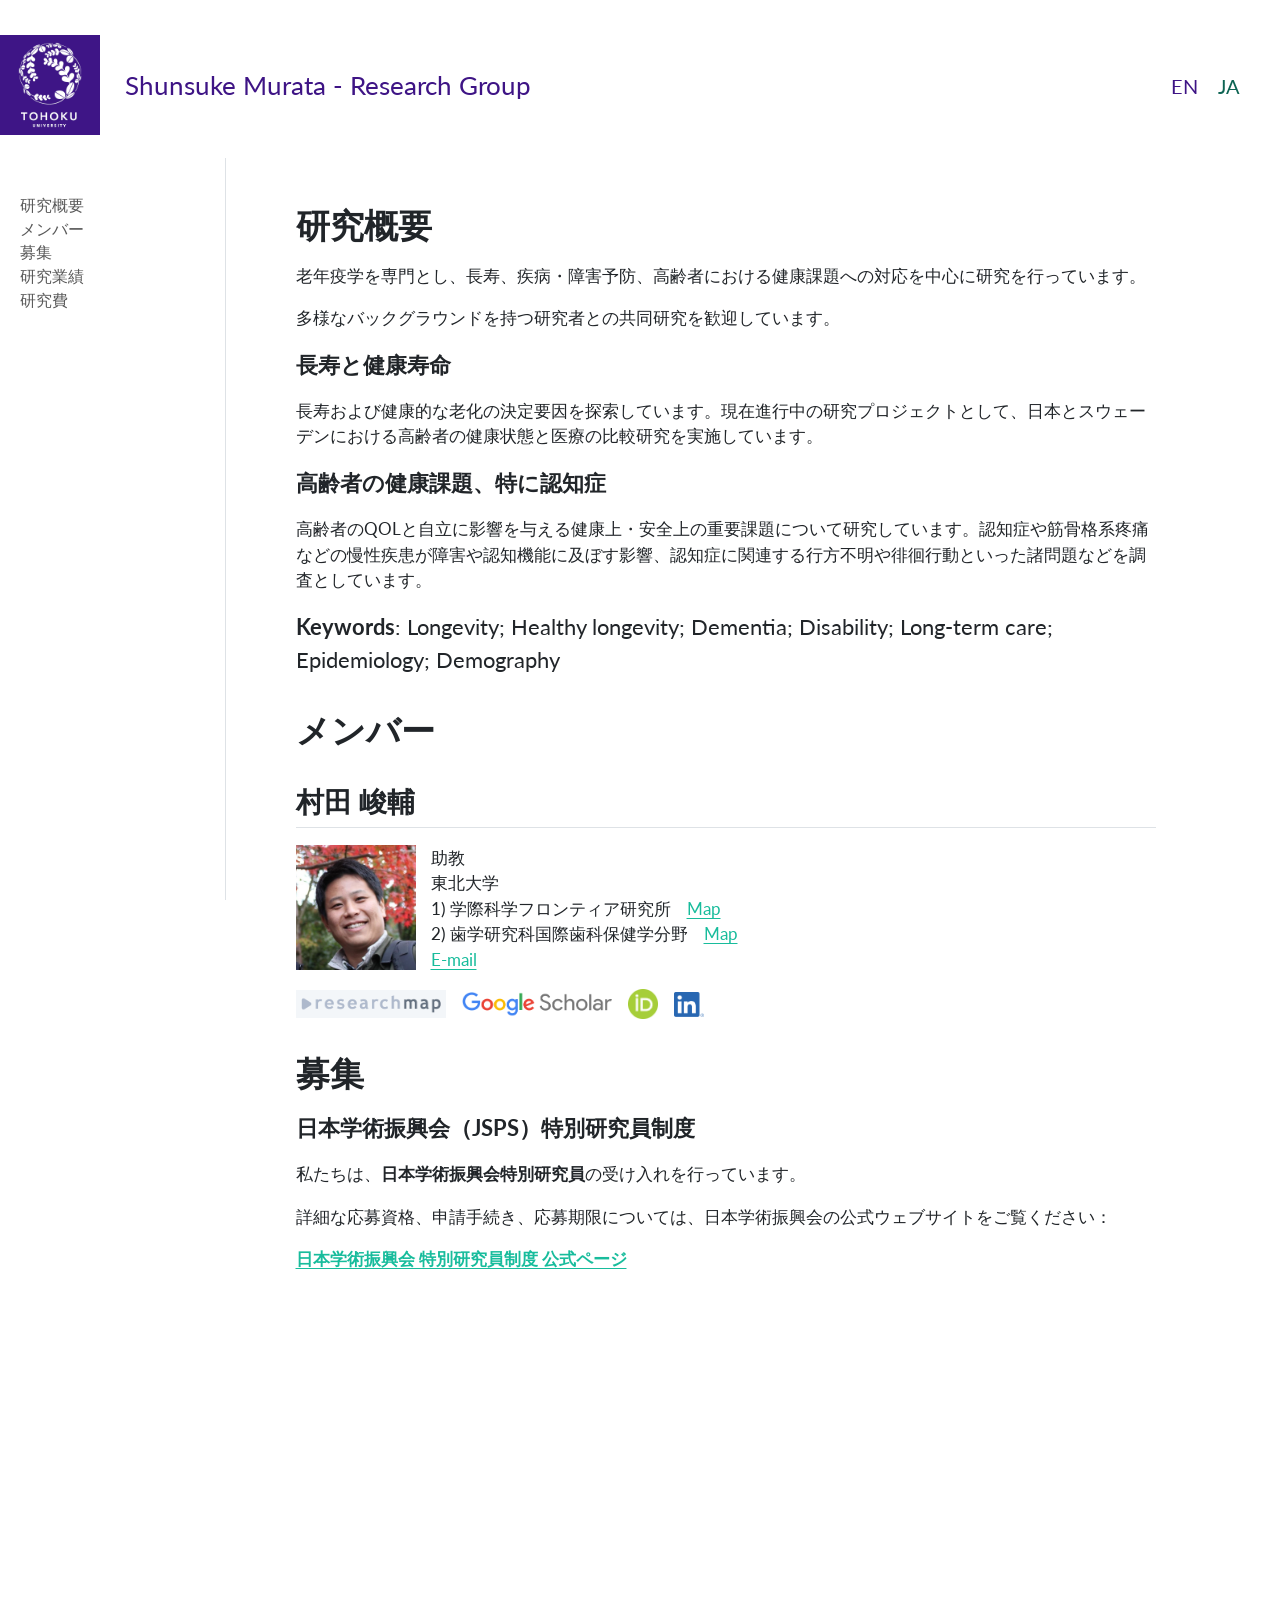
==== ja/index.html @ 6b316299 "Built site for gh-pages" ====
<!DOCTYPE html>
<html xmlns="http://www.w3.org/1999/xhtml" lang="ja" xml:lang="ja"><head>

<meta charset="utf-8">
<meta name="generator" content="quarto-1.8.26">

<meta name="viewport" content="width=device-width, initial-scale=1.0, user-scalable=yes">


<title>index – Shunsuke Murata - Research Group</title>
<style>
code{white-space: pre-wrap;}
span.smallcaps{font-variant: small-caps;}
div.columns{display: flex; gap: min(4vw, 1.5em);}
div.column{flex: auto; overflow-x: auto;}
div.hanging-indent{margin-left: 1.5em; text-indent: -1.5em;}
ul.task-list{list-style: none;}
ul.task-list li input[type="checkbox"] {
  width: 0.8em;
  margin: 0 0.8em 0.2em -1em; /* quarto-specific, see https://github.com/quarto-dev/quarto-cli/issues/4556 */ 
  vertical-align: middle;
}
</style>


<script src="../site_libs/quarto-nav/quarto-nav.js"></script>
<script src="../site_libs/quarto-nav/headroom.min.js"></script>
<link href="../logo/tohoku_univ/Toh_E_L_N_RGB.gif" rel="icon" type="image/gif">
<script src="../site_libs/clipboard/clipboard.min.js"></script>
<script src="../site_libs/quarto-html/quarto.js" type="module"></script>
<script src="../site_libs/quarto-html/tabsets/tabsets.js" type="module"></script>
<script src="../site_libs/quarto-html/axe/axe-check.js" type="module"></script>
<script src="../site_libs/quarto-html/popper.min.js"></script>
<script src="../site_libs/quarto-html/tippy.umd.min.js"></script>
<script src="../site_libs/quarto-html/anchor.min.js"></script>
<link href="../site_libs/quarto-html/tippy.css" rel="stylesheet">
<link href="../site_libs/quarto-html/quarto-syntax-highlighting-587c61ba64f3a5504c4d52d930310e48.css" rel="stylesheet" id="quarto-text-highlighting-styles">
<script src="../site_libs/bootstrap/bootstrap.min.js"></script>
<link href="../site_libs/bootstrap/bootstrap-icons.css" rel="stylesheet">
<link href="../site_libs/bootstrap/bootstrap-0b7f10014f7183d9299a5e4e06955318.min.css" rel="stylesheet" append-hash="true" id="quarto-bootstrap" data-mode="light">
<script id="quarto-search-options" type="application/json">{
  "language": {
    "search-no-results-text": "一致なし",
    "search-matching-documents-text": "一致した文書",
    "search-copy-link-title": "検索へのリンクをコピー",
    "search-hide-matches-text": "追加の検索結果を非表示",
    "search-more-match-text": "追加の検索結果",
    "search-more-matches-text": "追加の検索結果",
    "search-clear-button-title": "消去",
    "search-text-placeholder": "",
    "search-detached-cancel-button-title": "取消",
    "search-submit-button-title": "検索",
    "search-label": "サーチ"
  }
}</script>
<script async="" src="https://www.googletagmanager.com/gtag/js?id=G-YP5LFKST0E"></script>

<script type="text/javascript">

window.dataLayer = window.dataLayer || [];
function gtag(){dataLayer.push(arguments);}
gtag('js', new Date());
gtag('config', 'G-YP5LFKST0E', { 'anonymize_ip': true});
</script>


<link rel="stylesheet" href="../styles.css">
</head>

<body class="nav-sidebar docked nav-fixed fullcontent quarto-light">

<div id="quarto-search-results"></div>
  <header id="quarto-header" class="headroom fixed-top">
    <nav class="navbar navbar-expand-lg " data-bs-theme="dark">
      <div class="navbar-container container-fluid">
      <div class="navbar-brand-container mx-auto">
    <a href="../index.html" class="navbar-brand navbar-brand-logo">
    <img src="../logo/tohoku_univ/Toh_E_L_N_RGB.gif" alt="" class="navbar-logo light-content">
    <img src="../logo/tohoku_univ/Toh_E_L_N_RGB.gif" alt="" class="navbar-logo dark-content">
    </a>
    <a class="navbar-brand" href="../index.html">
    <span class="navbar-title">Shunsuke Murata - Research Group</span>
    </a>
  </div>
          <button class="navbar-toggler" type="button" data-bs-toggle="collapse" data-bs-target="#navbarCollapse" aria-controls="navbarCollapse" role="menu" aria-expanded="false" aria-label="ナビゲーションを切り替える" onclick="if (window.quartoToggleHeadroom) { window.quartoToggleHeadroom(); }">
  <span class="navbar-toggler-icon"></span>
</button>
          <div class="collapse navbar-collapse" id="navbarCollapse">
            <ul class="navbar-nav navbar-nav-scroll ms-auto">
  <li class="nav-item">
    <a class="nav-link" href="../index.html"> 
<span class="menu-text">EN</span></a>
  </li>  
  <li class="nav-item">
    <a class="nav-link active" href="../ja/index.html" aria-current="page"> 
<span class="menu-text">JA</span></a>
  </li>  
</ul>
          </div> <!-- /navcollapse -->
            <div class="quarto-navbar-tools">
</div>
      </div> <!-- /container-fluid -->
    </nav>
  <nav class="quarto-secondary-nav">
    <div class="container-fluid d-flex">
      <button type="button" class="quarto-btn-toggle btn" data-bs-toggle="collapse" role="button" data-bs-target=".quarto-sidebar-collapse-item" aria-controls="quarto-sidebar" aria-expanded="false" aria-label="サイドバーを切り替える" onclick="if (window.quartoToggleHeadroom) { window.quartoToggleHeadroom(); }">
        <i class="bi bi-layout-text-sidebar-reverse"></i>
      </button>
        <nav class="quarto-page-breadcrumbs" aria-label="breadcrumb"><ol class="breadcrumb"></ol></nav>
        <a class="flex-grow-1" role="navigation" data-bs-toggle="collapse" data-bs-target=".quarto-sidebar-collapse-item" aria-controls="quarto-sidebar" aria-expanded="false" aria-label="サイドバーを切り替える" onclick="if (window.quartoToggleHeadroom) { window.quartoToggleHeadroom(); }">      
        </a>
    </div>
  </nav>
</header>
<!-- content -->
<div id="quarto-content" class="quarto-container page-columns page-rows-contents page-layout-article page-navbar">
<!-- sidebar -->
  <nav id="quarto-sidebar" class="sidebar collapse collapse-horizontal quarto-sidebar-collapse-item sidebar-navigation docked overflow-auto">
    <div class="sidebar-menu-container"> 
    <ul class="list-unstyled mt-1">
        <li class="sidebar-item">
  <div class="sidebar-item-container"> 
  <a href="../ja/index.html#about" class="sidebar-item-text sidebar-link">
 <span class="menu-text">研究概要</span></a>
  </div>
</li>
        <li class="sidebar-item">
  <div class="sidebar-item-container"> 
  <a href="../ja/index.html#member" class="sidebar-item-text sidebar-link">
 <span class="menu-text">メンバー</span></a>
  </div>
</li>
        <li class="sidebar-item">
  <div class="sidebar-item-container"> 
  <a href="../ja/index.html#hiring" class="sidebar-item-text sidebar-link">
 <span class="menu-text">募集</span></a>
  </div>
</li>
        <li class="sidebar-item">
  <div class="sidebar-item-container"> 
  <a href="../ja/index.html#publications" class="sidebar-item-text sidebar-link">
 <span class="menu-text">研究業績</span></a>
  </div>
</li>
        <li class="sidebar-item">
  <div class="sidebar-item-container"> 
  <a href="../ja/index.html#funding" class="sidebar-item-text sidebar-link">
 <span class="menu-text">研究費</span></a>
  </div>
</li>
    </ul>
    </div>
</nav>
<div id="quarto-sidebar-glass" class="quarto-sidebar-collapse-item" data-bs-toggle="collapse" data-bs-target=".quarto-sidebar-collapse-item"></div>
<!-- margin-sidebar -->
    
<!-- main -->
<main class="content" id="quarto-document-content"><header id="title-block-header" class="quarto-title-block"></header>




<section id="about" class="level1">
<h1>研究概要</h1>
<p>老年疫学を専門とし、長寿、疾病・障害予防、高齢者における健康課題への対応を中心に研究を行っています。</p>
<!-- 因果推論や人口学的手法を含む多様な疫学手法を用いて、レジスター・医療保険などの行政データ、コホートデータ、オープンデータなど、研究テーマに適した様々なデータソースを活用しています。 -->
<p>多様なバックグラウンドを持つ研究者との共同研究を歓迎しています。</p>
<div style="font-size: 1.3rem;">
<p><strong>長寿と健康寿命</strong></p>
</div>
<p>長寿および健康的な老化の決定要因を探索しています。現在進行中の研究プロジェクトとして、日本とスウェーデンにおける高齢者の健康状態と医療の比較研究を実施しています。</p>
<div style="font-size: 1.3rem;">
<p><strong>高齢者の健康課題、特に認知症</strong></p>
</div>
<p>高齢者のQOLと自立に影響を与える健康上・安全上の重要課題について研究しています。認知症や筋骨格系疼痛などの慢性疾患が障害や認知機能に及ぼす影響、認知症に関連する行方不明や徘徊行動といった諸問題などを調査としています。</p>
<div style="font-size: 1.3rem;">
<p><strong>Keywords</strong>: Longevity; Healthy longevity; Dementia; Disability; Long-term care; Epidemiology; Demography</p>
</div>
</section>
<section id="member" class="level1">
<h1>メンバー</h1>
<section id="村田-峻輔" class="level2">
<h2 class="anchored" data-anchor-id="村田-峻輔">村田 峻輔</h2>
<div style="display: grid; grid-template-columns: 120px 1fr; gap: 15px; align-items: start;">
<div>
<p><img src="..\logo/shunsuke.jpg" class="img-fluid" width="120"></p>
</div>
<div>
<p>助教<br>
東北大学<br>
1) 学際科学フロンティア研究所 &nbsp;&nbsp; <a href="https://maps.app.goo.gl/TiPeo2iSwrbYmDjr6" target="_blank">Map</a><br>
2) 歯学研究科国際歯科保健学分野 &nbsp;&nbsp; <a href="https://maps.app.goo.gl/E9tCVmz5oErsnBSw9" target="_blank">Map</a><br>
<a href="mailto:shunsuke.murata@tohoku.ac.jp">E-mail</a></p>
</div>
</div>
<p><a href="https://researchmap.jp/muratas?lang=ja" target="_blank"><img src="..\logo/Researchmap.png" class="img-fluid" width="150"></a> &nbsp;&nbsp; <a href="https://scholar.google.com/citations?user=UgbhvSsAAAAJ&amp;hl=en" target="_blank"><img src="..\logo/Google_Scholar_logo.png" class="img-fluid" width="150"></a> &nbsp;&nbsp; <a href="https://orcid.org/0000-0002-1670-020X" target="_blank"><img src="..\logo/ORCID-iD_icon_32x32.png" class="img-fluid" width="30"></a> &nbsp;&nbsp; <a href="https://www.linkedin.com/in/shunsuke-murata-6631141a6/" target="_blank"><img src="..\logo/LI-In-Bug.png" class="img-fluid" width="30"></a></p>
</section>
</section>
<section id="hiring" class="level1">
<h1>募集</h1>
<div style="font-size: 1.3rem;">
<p><strong>日本学術振興会（JSPS）特別研究員制度</strong></p>
</div>
<p>私たちは、<strong>日本学術振興会特別研究員</strong>の受け入れを行っています。</p>
<p>詳細な応募資格、申請手続き、応募期限については、日本学術振興会の公式ウェブサイトをご覧ください：</p>
<p><a href="https://www.jsps.go.jp/j-pd/" target="_blank"><strong>日本学術振興会 特別研究員制度 公式ページ</strong></a></p>
<p>また東北大学は特別研究員PD、RPD、CPDに対してより手厚いサポートがあり、常勤の研究職として雇用されます（詳細は以下のサイト参照）。</p>
<p><a href="https://c.bureau.tohoku.ac.jp/kensui-top/3jsps/" target="_blank"><strong>日本学術振興会 特別研究員制度 東北大学ページ</strong></a></p>
<p>応募にご興味がある場合や研究機会についてご相談したい場合は、村田までお問い合わせください。</p>
</section>
<section id="publications" class="level1">
<h1>研究業績</h1>
<div id="publication-list">
<div class="visible-pubs">
<ol type="1">
<li><p>Understanding Japan’s mortality advantage: a comparison of mortality in independent and dependent older adults in Japan and Sweden.<br> <strong>Murata S</strong>, Ebeling M, Ono R, Maeda M, Schmidt-Mende K, Fukuda H, Modig K<br> <em>BMC medicine</em>, 24(1)<br> <a href="https://doi.org/10.1186/s12916-026-04786-z" target="_blank">https://doi.org/10.1186/s12916-026-04786-z</a><br></p></li>
<li><p>Lateropulsion and visual vertical tilt after supra- and infratentorial stroke: a longitudinal study.<br> Kamada M, Yokota C, <strong>Murata S</strong>, Shimano K, Doda D, Ito K<br> <em>Annals of physical and rehabilitation medicine</em>, 2026;69(4):102100-102100<br> <a href="https://doi.org/10.1016/j.rehab.2026.102100" target="_blank">https://doi.org/10.1016/j.rehab.2026.102100</a><br></p></li>
<li><p>Swedish centenarian health - a nationwide, observational study on care utilization, drug use, morbidity, and mortality among Swedish centenarians in 1990 to 2022.<br> Lindberg J, Zhang Y, <strong>Murata S</strong>, Kåreholt I, Modig K<br> <em>BMC geriatrics</em>, 2025;25(1):1011-1011<br> <a href="https://doi.org/10.1186/s12877-025-06798-5" target="_blank">https://doi.org/10.1186/s12877-025-06798-5</a><br></p></li>
<li><p>Trends in Major Cardiovascular Events and Bleeding Among Patients With Advanced CKD: A Nationwide Swedish Study.<br> Faucon A, Lando S, <strong>Murata S</strong>, Grams ME, Fu EL, Welander F, Khan NF, Atkins GB, Barash I, Ramey DR, Modig K, Evans M, Carrero J<br> <em>American journal of kidney diseases</em><br> <a href="https://doi.org/10.1053/j.ajkd.2025.08.011" target="_blank">https://doi.org/10.1053/j.ajkd.2025.08.011</a><br></p></li>
<li><p>Disease accumulation and distribution across the lifespan in Swedish centenarians and non-centenarians: a nationwide life course comparison of longevity and health resilience.<br> Zhang Y, <strong>Murata S</strong>, Schmidt-Mende K, Ebeling M, Modig K<br> <em>EClinicalMedicine</em>, 2025;87:103396-103396<br> <a href="https://doi.org/10.1016/j.eclinm.2025.103396" target="_blank">https://doi.org/10.1016/j.eclinm.2025.103396</a><br></p></li>
</ol>
</div>
<div class="hidden-pubs" style="display: none;">
<ol start="6" type="1">
<li><p>Machine-learning approach to atrial fibrillation prediction among individuals without prior cardiovascular diseases.<br> Ding M, <strong>Murata S</strong>, Louro J, Hammar N, Modig K<br> <em>Open heart</em>, 12(2)<br> <a href="https://doi.org/10.1136/openhrt-2025-003451" target="_blank">https://doi.org/10.1136/openhrt-2025-003451</a><br></p></li>
<li><p>Do people reach 100 by surviving, delaying, or avoiding diseases? A life course comparison of centenarians and non-centenarians from the same birth cohorts.<br> Zhang Y, <strong>Murata S</strong>, Schmidt-Mende K, Ebeling M, Modig K<br> <em>GeroScience</em>, 2025;47(3):3539-3549<br> <a href="https://doi.org/10.1007/s11357-024-01330-w" target="_blank">https://doi.org/10.1007/s11357-024-01330-w</a><br></p></li>
<li><p>Health Trajectories of Independent and Dependent Centenarians: A Swedish Nationwide Cohort Study.<br> <strong>Murata S</strong>, Zhang Y, Ebeling M, Schmidt-Mende K, Modig K<br> <em>Innovation in aging</em>, 2025;9(6):igaf050<br> <a href="https://doi.org/10.1093/geroni/igaf050" target="_blank">https://doi.org/10.1093/geroni/igaf050</a><br></p></li>
<li><p>Spatial and temporal tracking of multi-layered cells sheet using reporter gene imaging with human sodium iodide symporter: a preclinical study using a rat model of myocardial infarction.<br> Otani K, Zeniya T, Kawashima H, Moriguchi T, Nakano A, Han C, <strong>Murata S</strong>, Nishimura K, Koshino K, Yamahara K, Inubushi M, Iida H<br> <em>European journal of nuclear medicine and molecular imaging</em>, 2024;52(1):74-87<br> <a href="https://doi.org/10.1007/s00259-024-06889-2" target="_blank">https://doi.org/10.1007/s00259-024-06889-2</a><br></p></li>
<li><p>An 18-month multimodal intervention trial for preventing dementia: J-MINT PRIME Tamba.<br> Oki Y, Osaki T, Kumagai R, <strong>Murata S</strong>, Encho H, Ono R, Yasuda H, Kowa H<br> <em>Alzheimer’s &amp; dementia</em>, 2024;20(10):6972-6983<br> <a href="https://doi.org/10.1002/alz.14170" target="_blank">https://doi.org/10.1002/alz.14170</a><br></p></li>
<li><p>Blood biomarker profiles and exceptional longevity: comparison of centenarians and non-centenarians in a 35-year follow-up of the Swedish AMORIS cohort.<br> <strong>Murata S</strong>, Ebeling M, Meyer AC, Schmidt-Mende K, Hammar N, Modig K<br> <em>GeroScience</em>, 2024;46(2):1693-1702<br> <a href="https://doi.org/10.1007/s11357-023-00936-w" target="_blank">https://doi.org/10.1007/s11357-023-00936-w</a><br></p></li>
<li><p>Prolonged delirium during hospitalization is associated with worse long-term and short-term outcomes in patients with acute heart failure.<br> Aikawa Y, Ogata S, Honda S, Nagai T, <strong>Murata S</strong>, Morii I, Anzai T, Nishimura K, Noguchi T<br> <em>International journal of cardiology</em>, 2024;399:131776-131776<br> <a href="https://doi.org/10.1016/j.ijcard.2024.131776" target="_blank">https://doi.org/10.1016/j.ijcard.2024.131776</a><br></p></li>
<li><p>Claims-based Frailty Index in Japanese Older Adults: A Cohort Study Using LIFE Study Data.<br> Nakatsuka K, Ono R, <strong>Murata S</strong>, Akisue T, Fukuda H<br> <em>Journal of epidemiology</em>, 2024;34(3):112-118<br> <a href="https://doi.org/10.2188/jea.JE20220310" target="_blank">https://doi.org/10.2188/jea.JE20220310</a><br></p></li>
<li><p>Prognostic Predictors of Tricuspid Regurgitation Worsening after Mitral Regurgitation Surgery with Mild Tricuspid Regurgitation.<br> Hada T, Amano M, <strong>Murata S</strong>, Nishimura K, Nakagawa S, Irie Y, Moriuchi K, Okada A, Kitai T, Amaki M, Kanzaki H, Fukushima S, Kusano K, Noguchi T, Fujita T, Izumi C<br> <em>Seminars in thoracic and cardiovascular surgery</em>, 2024;36(3):303-312<br> <a href="https://doi.org/10.1053/j.semtcvs.2023.03.003" target="_blank">https://doi.org/10.1053/j.semtcvs.2023.03.003</a><br></p></li>
<li><p>レセプトデータからみた骨粗鬆症投薬状況の実態:The Nobel Study<br> 吉村 典子, 堀井 千彬, 飯高 世子, 舩元 太郎, 帖佐 悦男, <strong>村田 峻輔</strong>, 竹上 未紗, 西村 邦宏, 小原 大輔, 大黒 聡, 鈴木 啓明, 荒井 光一, 田中 栄<br> <em>日本骨粗鬆症学会雑誌</em>, 10(3)<br></p></li>
<li><p>Cognitive transitions based on functional status in older adults with heart failure: a population-based study.<br> Morris K, Takegami M, Teramoto K, <strong>Murata S</strong>, Nakatsuka K, Ogata S, Nishimura K<br> <em>ESC heart failure</em>, 2023;10(6):3454-3462<br> <a href="https://doi.org/10.1002/ehf2.14512" target="_blank">https://doi.org/10.1002/ehf2.14512</a><br></p></li>
<li><p>Centenarians: who are they? A description of the total Swedish centenarian population in terms of living arrangements, health, and care utilization.<br> <strong>Murata S</strong>, Meyer AC, Ebeling M, Modig K<br> <em>Aging clinical and experimental research</em>, 2023;35(11):2759-2767<br> <a href="https://doi.org/10.1007/s40520-023-02555-z" target="_blank">https://doi.org/10.1007/s40520-023-02555-z</a><br></p></li>
<li><p>Women With Acute Aortic Dissection&nbsp;Have Higher Prehospital&nbsp;Mortality Than Men.<br> Marume K, Noguchi T, Kaichi R, Yano T, Matsuyama M, Nagamine Y, Mori T, Mikami T, Ikebe S, Takae M, Komaki S, Ishii M, Toida R, Kurogi K, Inoue Y, Matsuda H, <strong>Murata S</strong>, Nakaoku Y, Ogata S, Nishimura K, Nakashima T, Yamaguchi T, Yamamoto N, Tsujita K<br> <em>JACC. Advances</em>, 2023;2(8):100623-100623<br> <a href="https://doi.org/10.1016/j.jacadv.2023.100623" target="_blank">https://doi.org/10.1016/j.jacadv.2023.100623</a><br></p></li>
<li><p>In-hospital predictors for primary prevention of sudden death after acute myocardial infarction with cardiac dysfunction.<br> Konagai N, Asaumi Y, <strong>Murata S</strong>, Noda T, Takeuchi S, Fujino M, Honda S, Yoneda S, Kataoka Y, Otsuka F, Nishimura K, Tsujita K, Kusano K, Noguchi T, Yasuda S<br> <em>Journal of cardiology</em>, 2023;82(3):186-193<br> <a href="https://doi.org/10.1016/j.jjcc.2023.05.003" target="_blank">https://doi.org/10.1016/j.jjcc.2023.05.003</a><br></p></li>
<li><p>Dynamic changes of the direction and angle of radiographic ocular lateral deviation in patients with lateropulsion after stroke onset.<br> Kamada M, Yokota C, <strong>Murata S</strong>, Doda D, Nishimura K, Nishizono H<br> <em>Journal of neurology</em>, 2023;270(8):4041-4048<br> <a href="https://doi.org/10.1007/s00415-023-11755-6" target="_blank">https://doi.org/10.1007/s00415-023-11755-6</a><br></p></li>
<li><p>Studies of Health Insurance Claims Data in Japan: A Scoping Review.<br> Suto M, Sugiyama T, Imai K, Furuno T, Hosozawa M, Ichinose Y, Ihana-Sugiyama N, Kodama T, Koizumi R, Shimizu-Motohashi Y, <strong>Murata S</strong>, Nakamura Y, Niino M, Sato M, Taguchi R, Takegami M, Tanaka M, Tsutsumimoto K, Usuda K, Takehara K, Iso H<br> <em>JMA journal</em>, 2023;6(3):233-245<br> <a href="https://doi.org/10.31662/jmaj.2022-0184" target="_blank">https://doi.org/10.31662/jmaj.2022-0184</a><br></p></li>
<li><p>Effect of car use on social frailty among community-dwelling older adults in rural areas<br> Uchida K, Ueda Y, Nakamura J, <strong>Murata S</strong>, Endo T, Otani K, Ono R<br> <em>Journal of Transport &amp; Health</em>, 2023;30:101609-101609<br> <a href="https://doi.org/10.1016/j.jth.2023.101609" target="_blank">https://doi.org/10.1016/j.jth.2023.101609</a><br></p></li>
<li><p>Real-world comparison of in-hospital complications after catheter ablation for atrial fibrillation between non-antivitamin K anticoagulants and warfarin: A propensity-matched analysis using nation-wide database.<br> Miyamoto K, <strong>Murata S</strong>, Takegami M, Nakajima K, Kamakura T, Wada M, Ishibashi K, Inoue Y, Nagase S, Aiba T, Nishimura K, Kusano K<br> <em>International journal of cardiology. Heart &amp; vasculature</em>, 2023;44:101174-101174<br> <a href="https://doi.org/10.1016/j.ijcha.2023.101174" target="_blank">https://doi.org/10.1016/j.ijcha.2023.101174</a><br></p></li>
<li><p>Aetiology of chronic heart failure in patients from a super-aged society: the KUNIUMI registry chronic cohort.<br> Fujimoto W, Toh R, Takegami M, Imanishi J, Hamana T, Odajima S, Takemoto M, Kuroda K, Hatani Y, Yamashita S, Iwasaki M, Inoue T, Okamoto H, Todoroki T, Okuda M, Hayashi T, Konishi A, Tanaka H, Shinohara M, Nagao M, <strong>Murata S</strong>, Ogata S, Nishimura K, Hirata K<br> <em>ESC heart failure</em>, 2023;10(1):100-110<br> <a href="https://doi.org/10.1002/ehf2.14162" target="_blank">https://doi.org/10.1002/ehf2.14162</a><br></p></li>
<li><p>The Japan-Multimodal Intervention Trial for Prevention of Dementia PRIME Tamba (J-MINT PRIME Tamba): Study protocol of a randomised controlled multi-domain intervention trial.<br> Kumagai R, Osaki T, Oki Y, <strong>Murata S</strong>, Uchida K, Encho H, Ono R, Kowa H<br> <em>Archives of gerontology and geriatrics</em>, 2023;104:104803-104803<br> <a href="https://doi.org/10.1016/j.archger.2022.104803" target="_blank">https://doi.org/10.1016/j.archger.2022.104803</a><br></p></li>
<li><p>電力センサーを用いたMCI患者分類のための機械学習モデル構築に関する研究<br> 木村 倫人, 西森 誠, 中奥 由里子, <strong>村田 峻輔</strong>, 竹上 未紗, 尾形 宗士郎, 竹村 匡正, 西村 邦宏<br></p></li>
<li><p>Phenotypic Features of Coronary Atheroma in Diabetic and Nondiabetic Patients With Low-Density Lipoprotein Cholesterol&nbsp;&lt;55&nbsp;mg/dL.<br> Iwai T, Kataoka Y, Nicholls SJ, Puri R, <strong>Murata S</strong>, Nishimura K, Murai K, Kitahara S, Sawada K, Matama H, Honda S, Takagi K, Fujino M, Yoneda S, Otsuka F, Nishihira K, Asaumi Y, Miyamoto Y, Yasuda S, Noguchi T<br> <em>JACC. Cardiovascular imaging</em>, 2022;15(6):1166-1169<br> <a href="https://doi.org/10.1016/j.jcmg.2022.02.005" target="_blank">https://doi.org/10.1016/j.jcmg.2022.02.005</a><br></p></li>
<li><p>Joint effect of cognitive decline and walking ability on incidence of wandering behavior in older adults with dementia: A cohort study.<br> <strong>Murata S</strong>, Takegami M, Ogata S, Ono R, Nakatsuka K, Nakaoku Y, Iihara K, Hagihara A, Nishimura K<br> <em>International journal of geriatric psychiatry</em>, 37(5)<br> <a href="https://doi.org/10.1002/gps.5714" target="_blank">https://doi.org/10.1002/gps.5714</a><br></p></li>
<li><p>Association between Abnormal Gait Patterns and an Elevated Degree of Pain after Daily Walking: A Preliminary Study.<br> Misu S, Asai T, <strong>Murata S</strong>, Nakamura R, Isa T, Tsuboi Y, Oshima K, Koyama S, Sawa R, Fukumoto Y, Ono R<br> <em>International journal of environmental research and public health</em>, 19(5)<br> <a href="https://doi.org/10.3390/ijerph19052842" target="_blank">https://doi.org/10.3390/ijerph19052842</a><br></p></li>
<li><p>Frequency of working at home, body mass index, and productivity in Japanese office workers: A cohort study.<br> Nakatsuka K, <strong>Murata S</strong>, Oka T, Tsuboi Y, Saeki K, Tezuka M, Ono R<br> <em>Work (Reading, Mass.)</em>, 2022;73(4):1359-1364<br> <a href="https://doi.org/10.3233/WOR-210249" target="_blank">https://doi.org/10.3233/WOR-210249</a><br></p></li>
<li><p>Indirect effects of social activity on appetite via depressive symptoms in community-dwelling older adults: A cross-sectional study.<br> Kawaharada R, Sugimoto T, Uchida K, <strong>Murata S</strong>, Tsuboi Y, Isa T, Nakatsuka K, Horibe K, Ono R<br> <em>Appetite</em>, 2022;168:105705-105705<br> <a href="https://doi.org/10.1016/j.appet.2021.105705" target="_blank">https://doi.org/10.1016/j.appet.2021.105705</a><br></p></li>
<li><p>Thyroid Storm Patients With Elevated Brain Natriuretic Peptide Levels and Associated Left Ventricular Dilatation May Require Percutaneous Mechanical Support.<br> Arai M, Asaumi Y, <strong>Murata S</strong>, Matama H, Honda S, Otsuka F, Tahara Y, Kataoka Y, Nishimura K, Noguchi T<br> <em>Critical care explorations</em>, 2021;3(12):e0599<br> <a href="https://doi.org/10.1097/CCE.0000000000000599" target="_blank">https://doi.org/10.1097/CCE.0000000000000599</a><br></p></li>
<li><p>Reciprocal relationship between locomotive syndrome and social frailty in older adults.<br> Ono R, <strong>Murata S</strong>, Uchida K, Endo T, Otani K<br> <em>Geriatrics &amp; gerontology international</em>, 2021;21(11):981-984<br> <a href="https://doi.org/10.1111/ggi.14273" target="_blank">https://doi.org/10.1111/ggi.14273</a><br></p></li>
<li><p>Association between sleep disturbance and low back and pelvic pain in 4-month postpartum women: A cross-sectional study.<br> Horibe K, Isa T, Matsuda N, <strong>Murata S</strong>, Tsuboi Y, Okumura M, Kawaharada R, Kogaki M, Uchida K, Nakatsuka K, Ono R<br> <em>European spine journal</em>, 2021;30(10):2983-2988<br> <a href="https://doi.org/10.1007/s00586-021-06847-8" target="_blank">https://doi.org/10.1007/s00586-021-06847-8</a><br></p></li>
<li><p>Estimating Incidence of Acute Heart Failure Syndromes in Japan - An Analysis From the KUNIUMI Registry.<br> Fujimoto W, Toh R, Takegami M, Hayashi T, Kuroda K, Hatani Y, Yamashita S, Imanishi J, Iwasaki M, Inoue T, Okamoto H, Okuda M, Konishi A, Shinohara M, <strong>Murata S</strong>, Ogata S, Nishimura K, Hirata K<br> <em>Circulation journal</em>, 2021;85(10):1860-1868<br> <a href="https://doi.org/10.1253/circj.CJ-20-1154" target="_blank">https://doi.org/10.1253/circj.CJ-20-1154</a><br></p></li>
<li><p>AI-Assisted In-House Power Monitoring for the Detection of Cognitive Impairment in Older Adults.<br> Nakaoku Y, Ogata S, <strong>Murata S</strong>, Nishimori M, Ihara M, Iihara K, Takegami M, Nishimura K<br> <em>Sensors (Basel, Switzerland)</em>, 21(18)<br> <a href="https://doi.org/10.3390/s21186249" target="_blank">https://doi.org/10.3390/s21186249</a><br></p></li>
<li><p>Burnout among physicians in Poland.<br> Hagihara A, <strong>Murata S</strong><br> <em>Polish archives of internal medicine</em>, 2021;131(7-8):612-614<br> <a href="https://doi.org/10.20452/pamw.16068" target="_blank">https://doi.org/10.20452/pamw.16068</a><br></p></li>
<li><p>Heatstroke predictions by machine learning, weather information, and an all-population registry for 12-hour heatstroke alerts.<br> Ogata S, Takegami M, Ozaki T, Nakashima T, Onozuka D, <strong>Murata S</strong>, Nakaoku Y, Suzuki K, Hagihara A, Noguchi T, Iihara K, Kitazume K, Morioka T, Yamazaki S, Yoshida T, Yamagata Y, Nishimura K<br> <em>Nature communications</em>, 2021;12(1):4575-4575<br> <a href="https://doi.org/10.1038/s41467-021-24823-0" target="_blank">https://doi.org/10.1038/s41467-021-24823-0</a><br></p></li>
<li><p>Incidence and Mortality of Dementia-Related Missing and Their Associated Factors: An Ecological Study in Japan.<br> <strong>Murata S</strong>, Takegami M, Onozuka D, Nakaoku Y, Hagihara A, Nishimura K<br> <em>Journal of epidemiology</em>, 2021;31(6):361-368<br> <a href="https://doi.org/10.2188/jea.JE20200113" target="_blank">https://doi.org/10.2188/jea.JE20200113</a><br></p></li>
<li><p>Predicting Parameters for Successful Weaning from Veno-Arterial Extracorporeal Membrane Oxygenation in Cardiogenic Shock.<br> Sawada K, Kawakami S, <strong>Murata S</strong>, Nishimura K, Tahara Y, Hosoda H, Nakashima T, Kataoka Y, Asaumi Y, Noguchi T, Sugimachi M, Fujita T, Kobayashi J, Yasuda S<br> <em>ESC heart failure</em>, 2021;8(1):471-480<br> <a href="https://doi.org/10.1002/ehf2.13097" target="_blank">https://doi.org/10.1002/ehf2.13097</a><br></p></li>
<li><p>Effect of a Combined Exercise and Cognitive Activity Intervention on Cognitive Function in Community-dwelling Older Adults: A Pilot Randomized Controlled Trial.<br> <strong>Murata S</strong>, Ono R, Yasuda H, Tanemura R, Kido Y, Kowa H<br> <em>Physical therapy research</em>, 2021;24(2):112-119<br> <a href="https://doi.org/10.1298/ptr.E10057" target="_blank">https://doi.org/10.1298/ptr.E10057</a><br></p></li>
<li><p>Association between comprehensive workstation and neck and upper-limb pain among office worker.<br> Nakatsuka K, Tsuboi Y, Okumura M, <strong>Murata S</strong>, Isa T, Kawaharada R, Matsuda N, Uchida K, Horibe K, Kogaki M, Ono R<br> <em>Journal of occupational health</em>, 2021;63(1):e12194<br> <a href="https://doi.org/10.1002/1348-9585.12194" target="_blank">https://doi.org/10.1002/1348-9585.12194</a><br></p></li>
<li><p>Association Between Kinesiophobia and Life Space Among Community-Dwelling Older People with Chronic Musculoskeletal Pain.<br> Uchida K, <strong>Murata S</strong>, Kawaharada R, Tsuboi Y, Isa T, Okumura M, Matsuda N, Nakatsuka K, Horibe K, Kogaki M, Ono R<br> <em>Pain medicine (Malden, Mass.)</em>, 2020;21(12):3360-3365<br> <a href="https://doi.org/10.1093/pm/pnaa216" target="_blank">https://doi.org/10.1093/pm/pnaa216</a><br></p></li>
<li><p>Functional Decline and Body Composition Change in Older Adults With Alzheimer Disease<br> <strong>Murata S</strong>, Ono R, Sugimoto T, Toba K, Sakurai T<br> <em>Alzheimer Disease &amp; Associated Disorders</em>, 2020;35(1):36-43<br> <a href="https://doi.org/10.1097/wad.0000000000000426" target="_blank">https://doi.org/10.1097/wad.0000000000000426</a><br></p></li>
<li><p>Effect of the Creatinine Excretion Rate Index, a Marker of Sarcopenia, on Prediction of Intracranial Hemorrhage in Patients With Advanced Heart Failure and a Continuous-Flow Left Ventricular Assist Device.<br> Iwasaki K, Seguchi O, <strong>Murata S</strong>, Nishimura K, Yoshitake K, Yagi N, Sujino Y, Anegawa E, Mochizuki H, Kuroda K, Nakajima S, Watanabe T, Yanase M, Fukushima S, Fujita T, Kobayashi J, Ito H, Fukushima N<br> <em>Circulation journal</em>, 2020;84(6):949-957<br> <a href="https://doi.org/10.1253/circj.CJ-19-0930" target="_blank">https://doi.org/10.1253/circj.CJ-19-0930</a><br></p></li>
<li><p>Relationship between exercise capacity and depressive symptoms in community-dwelling older adults.<br> Kitagaki K, <strong>Murata S</strong>, Tsuboi Y, Isa T, Ono R<br> <em>Archives of gerontology and geriatrics</em>, 2020;89:104084-104084<br> <a href="https://doi.org/10.1016/j.archger.2020.104084" target="_blank">https://doi.org/10.1016/j.archger.2020.104084</a><br></p></li>
<li><p>The Association Between Physical Activity, Including Physical Activity Intensity, and Fear of Falling Differs by Fear Severity in Older Adults Living in the Community.<br> Sawa R, Asai T, Doi T, Misu S, <strong>Murata S</strong>, Ono R<br> <em>The journals of gerontology. Series B, Psychological sciences and social sciences</em>, 2020;75(5):953-960<br> <a href="https://doi.org/10.1093/geronb/gby103" target="_blank">https://doi.org/10.1093/geronb/gby103</a><br></p></li>
<li><p>Association Between Excessive Weight Gain During Pregnancy and Persistent Low Back and Pelvic Pain After Delivery.<br> Matsuda N, Kitagaki K, Perrein E, Tsuboi Y, Ebina A, Kondo Y, <strong>Murata S</strong>, Isa T, Okumura M, Kawaharada R, Horibe K, Ono R<br> <em>Spine</em>, 2020;45(5):319-324<br> <a href="https://doi.org/10.1097/BRS.0000000000003271" target="_blank">https://doi.org/10.1097/BRS.0000000000003271</a><br></p></li>
<li><p>児童期後期における外遊びと遂行機能の関連<br> 小垣 匡史, 伊佐 常紀, <strong>村田 峻輔</strong>, 坪井 大和, 奥村 真帆, 松田 直佳, 河原田 里果, 内田 一彰, 中塚 清将, 堀邉 佳奈, 小野 玲<br></p></li>
<li><p>Deficiency of Cardiac Natriuretic Peptide Signaling Promotes Peripartum Cardiomyopathy-Like Remodeling in the Mouse Heart.<br> Otani K, Tokudome T, Kamiya CA, Mao Y, Nishimura H, Hasegawa T, Arai Y, Kaneko M, Shioi G, Ishida J, Fukamizu A, Osaki T, Nagai-Okatani C, Minamino N, Ensho T, Hino J, <strong>Murata S</strong>, Takegami M, Nishimura K, Kishimoto I, Miyazato M, Harada-Shiba M, Yoshimatsu J, Nakao K, Ikeda T, Kangawa K<br> <em>Circulation</em>, 2020;141(7):571-588<br> <a href="https://doi.org/10.1161/CIRCULATIONAHA.119.039761" target="_blank">https://doi.org/10.1161/CIRCULATIONAHA.119.039761</a><br></p></li>
<li><p>Daily physical activity is associated with increased sonographically measured bone status during lactation.<br> Ebina A, Sawa R, Kondo Y, <strong>Murata S</strong>, Saito T, Isa T, Tsuboi Y, Torizawa K, Matsuda N, Ono R<br> <em>Women’s health (London, England)</em>, 2020;16:1745506519900582-1745506519900582<br> <a href="https://doi.org/10.1177/1745506519900582" target="_blank">https://doi.org/10.1177/1745506519900582</a><br></p></li>
<li><p>Influence of kinesiophobia with pregnancy-related lumbopelvic pain at late pregnancy on postpartum depressive symptoms.<br> Ebina A, Sawa R, Kondo Y, <strong>Murata S</strong>, Takada M, Fujii H, Okuyama Y, Tanikawa Y, Souke K, Ono R<br> <em>Physical therapy research</em>, 2020;23(1):92-98<br> <a href="https://doi.org/10.1298/ptr.E9999" target="_blank">https://doi.org/10.1298/ptr.E9999</a><br></p></li>
<li><p>The central sensitization inventory predict pain-related disability for musculoskeletal disorders in the primary care setting.<br> Tanaka K, <strong>Murata S</strong>, Nishigami T, Mibu A, Manfuku M, Shinohara Y, Tanabe A, Ono R<br> <em>European journal of pain (London, England)</em>, 2019;23(9):1640-1648<br> <a href="https://doi.org/10.1002/ejp.1443" target="_blank">https://doi.org/10.1002/ejp.1443</a><br></p></li>
<li><p>Coexistence of Chronic Musculoskeletal Pain and Depressive Symptoms and Their Combined and Individual Effects on Onset of Disability in Older Adults: A Cohort Study.<br> <strong>Murata S</strong>, Ono R, Omata J, Endo T, Otani K<br> <em>Journal of the American Medical Directors Association</em>, 2019;20(10):1263-1267<br> <a href="https://doi.org/10.1016/j.jamda.2019.04.013" target="_blank">https://doi.org/10.1016/j.jamda.2019.04.013</a><br></p></li>
<li><p>Lower physical activity is associated with daytime sleepiness in children aged 9-12 years.<br> Isa T, Sugimoto T, <strong>Murata S</strong>, Tsuboi Y, Ebina A, Kondo Y, Torizawa K, Okumura M, Shigemoto C, Matsuda N, Misu S, Ono R<br> <em>Journal of child health care</em>, 2019;23(3):415-424<br> <a href="https://doi.org/10.1177/1367493519864756" target="_blank">https://doi.org/10.1177/1367493519864756</a><br></p></li>
<li><p>Development and validation of Comprehensive Gait Assessment using InerTial Sensor score (C-GAITS score) derived from acceleration and angular velocity data at heel and lower trunk among community-dwelling older adults.<br> Misu S, Asai T, Doi T, Sawa R, Ueda Y, <strong>Murata S</strong>, Saito T, Sugimoto T, Isa T, Tsuboi Y, Yamada M, Ono R<br> <em>Journal of neuroengineering and rehabilitation</em>, 2019;16(1):62-62<br> <a href="https://doi.org/10.1186/s12984-019-0539-3" target="_blank">https://doi.org/10.1186/s12984-019-0539-3</a><br></p></li>
<li><p>Association Between Objectively Measured Physical Activity and the Number of Chronic Musculoskeletal Pain Sites in Community-Dwelling Older Adults.<br> <strong>Murata S</strong>, Doi T, Sawa R, Nakamura R, Isa T, Ebina A, Kondo Y, Tsuboi Y, Torizawa K, Fukuta A, Ono R<br> <em>Pain medicine (Malden, Mass.)</em>, 2019;20(4):717-723<br> <a href="https://doi.org/10.1093/pm/pny112" target="_blank">https://doi.org/10.1093/pm/pny112</a><br></p></li>
<li><p>Association between pain-related fear and presenteeism among eldercare workers with low back pain.<br> Tsuboi Y, <strong>Murata S</strong>, Naruse F, Ono R<br> <em>European journal of pain (London, England)</em>, 2019;23(3):495-502<br> <a href="https://doi.org/10.1002/ejp.1323" target="_blank">https://doi.org/10.1002/ejp.1323</a><br></p></li>
<li><p>Impact of preoperative cachexia on postoperative length of stay in elderly patients with gastrointestinal cancer.<br> Fukuta A, Saito T, <strong>Murata S</strong>, Makiura D, Inoue J, Okumura M, Sakai Y, Ono R<br> <em>Nutrition (Burbank, Los Angeles County, Calif.)</em>, 2019;58:65-68<br> <a href="https://doi.org/10.1016/j.nut.2018.06.022" target="_blank">https://doi.org/10.1016/j.nut.2018.06.022</a><br></p></li>
<li><p>Association Between Public Transportation Use and Loneliness Among Urban Elderly People Who Stop Driving.<br> Matsuda N, <strong>Murata S</strong>, Torizawa K, Isa T, Ebina A, Kondo Y, Tsuboi Y, Fukuta A, Okumura M, Shigemoto C, Ono R<br> <em>Gerontology &amp; geriatric medicine</em>, 2019;5:2333721419851293-2333721419851293<br> <a href="https://doi.org/10.1177/2333721419851293" target="_blank">https://doi.org/10.1177/2333721419851293</a><br></p></li>
<li><p>Reliability and Validity of the Japanese Version of the Physical Activity Questionnaire for Older Children.<br> Isa T, Sawa R, Torizawa K, <strong>Murata S</strong>, Saito T, Ebina A, Kondo Y, Tsuboi Y, Fukuta A, Misu S, Ono R<br> <em>Clinical medicine insights. Pediatrics</em>, 2019;13:1179556519835833-1179556519835833<br> <a href="https://doi.org/10.1177/1179556519835833" target="_blank">https://doi.org/10.1177/1179556519835833</a><br></p></li>
<li><p>地域在住高齢者におけるヘルスリテラシーと生活範囲の関連<br> 松田 直佳, <strong>村田 峻輔</strong>, 小野 玲<br> <em>日本老年医学会雑誌</em>, 2018;55(4):650-656<br> <a href="https://doi.org/10.3143/geriatrics.55.650" target="_blank">https://doi.org/10.3143/geriatrics.55.650</a><br></p></li>
<li><p>Effect of Pain Severity on Executive Function Decline in Community-Dwelling Older Adults.<br> <strong>Murata S</strong>, Nakakubo S, Isa T, Tsuboi Y, Torizawa K, Fukuta A, Okumura M, Matsuda N, Ono R<br> <em>Gerontology &amp; geriatric medicine</em>, 2018;4:2333721418811490-2333721418811490<br> <a href="https://doi.org/10.1177/2333721418811490" target="_blank">https://doi.org/10.1177/2333721418811490</a><br></p></li>
<li><p>Association between chronic musculoskeletal pain and executive function in community-dwelling older adults<br> <strong>Murata S</strong>, Sawa R, Nakatsu N, Saito T, Sugimoto T, Nakamura R, Misu S, Ueda Y, Ono R<br> <em>European journal of pain (London, England)</em>, 2017;21(10):1717-1722<br> <a href="https://doi.org/10.1002/ejp.1083" target="_blank">https://doi.org/10.1002/ejp.1083</a><br></p></li>
<li><p>Association between joint stiffness and health-related quality of life in community-dwelling older adults.<br> <strong>Murata S</strong>, Doi T, Sawa R, Saito T, Nakamura R, Isa T, Ebina A, Kondo Y, Tsuboi Y, Misu S, Ono R<br> <em>Archives of gerontology and geriatrics</em>, 2017;73:234-239<br> <a href="https://doi.org/10.1016/j.archger.2017.07.021" target="_blank">https://doi.org/10.1016/j.archger.2017.07.021</a><br></p></li>
<li><p>Association between joint stiffness and health-related quality of life in community-dwelling older adults.<br> <strong>Murata S</strong>, Doi T, Sawa R, Saito T, Nakamura R, Isa T, Ebina A, Kondo Y, Tsuboi Y, Misu S, Ono R<br> <em>Archives of gerontology and geriatrics</em>, 2017;73:234-239<br> <a href="https://doi.org/10.1016/j.archger.2017.07.021" target="_blank">https://doi.org/10.1016/j.archger.2017.07.021</a><br></p></li>
<li><p>The relative and absolute reliability of maximum phonation time in community-dwelling Japanese people.<br> Shinoda T, Kanai M, Nakamura R, <strong>Murata S</strong>, Saito T, Sawa R, Ono R, Izawa KP<br> <em>Aging clinical and experimental research</em>, 2017;29(4):781-786<br> <a href="https://doi.org/10.1007/s40520-016-0573-y" target="_blank">https://doi.org/10.1007/s40520-016-0573-y</a><br></p></li>
<li><p>Association between gait abnormality and malnutrition in a community-dwelling elderly population.<br> Misu S, Asai T, Doi T, Sawa R, Ueda Y, Saito T, Nakamura R, <strong>Murata S</strong>, Sugimoto T, Yamada M, Ono R<br> <em>Geriatrics &amp; gerontology international</em>, 2017;17(8):1155-1160<br> <a href="https://doi.org/10.1111/ggi.12839" target="_blank">https://doi.org/10.1111/ggi.12839</a><br></p></li>
<li><p>Is Active Commuting to Work Related to Work Performance Among Male Office Workers?<br> Tsuboi Y, <strong>Murata S</strong>, Ono R<br> <em>Journal of occupational and environmental medicine</em>, 2017;59(8):712-715<br> <a href="https://doi.org/10.1097/JOM.0000000000001064" target="_blank">https://doi.org/10.1097/JOM.0000000000001064</a><br></p></li>
<li><p>The severity and number of musculoskeletal pain associated with gait in community-dwelling elderly individuals.<br> Sawa R, Doi T, Misu S, Saito T, Sugimoto T, <strong>Murata S</strong>, Asai T, Yamada M, Ono R<br> <em>Gait &amp; posture</em>, 2017;54:242-247<br> <a href="https://doi.org/10.1016/j.gaitpost.2017.03.013" target="_blank">https://doi.org/10.1016/j.gaitpost.2017.03.013</a><br></p></li>
<li><p>地域在住高齢者におけるヘルスリテラシーと健康関連Quality of Lifeの関連 包括的ヘルスリテラシー尺度を用いた検討<br> 大塚 脩斗, 坪井 大和, <strong>村田 峻輔</strong>, 澤 龍一, 斎藤 貴, 中村 凌, 伊佐 常紀, 海老名 葵, 近藤 有希, 鳥澤 幸太郎, 福田 章真, 小野 玲<br> <em>日本健康教育学会誌</em>, 2017;25(1):3-11<br></p></li>
<li><p>Sarcopenia is Associated With Impairment of Activities of Daily Living in Japanese Patients With Early-Stage Alzheimer Disease.<br> Sugimoto T, Ono R, <strong>Murata S</strong>, Saji N, Matsui Y, Niida S, Toba K, Sakurai T<br> <em>Alzheimer disease and associated disorders</em>, 2017;31(3):256-258<br> <a href="https://doi.org/10.1097/WAD.0000000000000175" target="_blank">https://doi.org/10.1097/WAD.0000000000000175</a><br></p></li>
<li><p>Frontal Lobe Function Correlates with&nbsp;One-Year Incidence of Urinary Incontinence in Elderly with Alzheimer Disease<br> Sugimoto T, Yoshida M, Ono R, <strong>Murata S</strong>, Saji N, Niida S, Toba K, Sakurai T<br> <em>Journal of Alzheimer’s Disease</em>, 2016;56(2):567-574<br> <a href="https://doi.org/10.3233/jad-160923" target="_blank">https://doi.org/10.3233/jad-160923</a><br></p></li>
<li><p>Association between the Cardio-Ankle Vascular Index and Executive Function in Community-Dwelling Elderly People.<br> Sugimoto T, Misu S, Sawa R, Nakakubo S, Ueda Y, Nakatsu N, Saito T, Nakamura R, <strong>Murata S</strong>, Ono R<br> <em>Journal of atherosclerosis and thrombosis</em>, 2016;23(7):857-64<br> <a href="https://doi.org/10.5551/jat.31005" target="_blank">https://doi.org/10.5551/jat.31005</a><br></p></li>
<li><p>地域在住高齢者における身体活動の変化が健康関連QOLに与える影響 運動セルフ・エフィカシーの媒介に着目した縦断研究<br> 平井 春名, <strong>村田 峻輔</strong>, 澤 龍一, 小野 玲<br></p></li>
<li><p>地域在住高齢者において腹部肥満は身体活動量減少と歩行能力低下の媒介因子である 媒介分析を用いた横断的検討<br> 杉本 大貴, 堤本 広大, 中窪 翔, <strong>村田 峻輔</strong>, 土井 剛彦, 小野 玲<br> <em>日本老年医学会雑誌</em>, 2016;53(1):54-61<br></p></li>
<li><p>Prevalence and associated factors of sarcopenia in elderly subjects with amnestic mild cognitive impairment or Alzheimer disease.<br> Sugimoto T, Ono R, <strong>Murata S</strong>, Saji N, Matsui Y, Niida S, Toba K, Sakurai T<br> <em>Current Alzheimer research</em>, 2016;13(6):718-26<br> <a href="https://doi.org/10.2174/1567205013666160211124828" target="_blank">https://doi.org/10.2174/1567205013666160211124828</a><br></p></li>
<li><p>腰部・下肢に慢性痛を有する地域在住高齢者における歩行速度と痛みの心理面、主観的強度、痛みの期間、痛みの部位数との関連<br> <strong>村田 峻輔</strong>, 澤 龍一, 三栖 翔梧, 中津 伸之, 上田 雄也, 斉藤 貴, 杉本 大貴, 中村 凌, 山崎 蓉子, 中窪 翔, 堤本 広大, 土井 剛彦, 小野 玲<br></p></li>
<li><p>要介護高齢者におけるFunctional Reachの認識誤差と手段的日常生活活動との関係<br> 中村 凌, 三栖 翔吾, 上田 雄也, 澤 龍一, 中津 伸之, 斎藤 貴, 杉本 大貴, <strong>村田 峻輔</strong>, 山崎 蓉子, 堤本 広大, 中窪 翔, 土井 剛彦, 小野 玲<br> <em>理学療法科学</em>, 2014;29(6):1011-1015<br> <a href="https://doi.org/10.1589/rika.29.1011" target="_blank">https://doi.org/10.1589/rika.29.1011</a><br></p></li>
</ol>
</div>
<button id="show-more-btn" onclick="togglePublications()">
Show more
</button>
</div>
<script>
function togglePublications() {
  const hiddenPubs = document.querySelector(".hidden-pubs");
  const btn = document.getElementById("show-more-btn");
  
  if(hiddenPubs.style.display === "none") {
    hiddenPubs.style.display = "block";
    btn.textContent = "Show less";
  } else {
    hiddenPubs.style.display = "none";
    btn.textContent = "Show more";
  }
}
</script>
</section>
<section id="funding" class="level1">
<h1>研究費</h1>
<ol class="example" type="1">
<li><p>スウェーデンと日本の高齢者・介護状況の比較：医療・介護データを用いた検証 海外特別研究員, 日本学術振興会, Feb, 2024</p></li>
<li><p>がんサバイバーの循環器疾患：がん特異的危険因子解明とリハビリテーション効果検証 科学研究費助成事業, 特別研究員奨励費, 日本学術振興会, Apr, 2020 - Mar, 2023</p></li>
<li><p>在宅認知症高齢者におけるリハビリテーションを含む介護サービス利用の長期的効果検証 科学研究費助成事業, 若手研究, 日本学術振興会, Apr, 2020 - Mar, 2023</p></li>
<li><p>認知症患者における行方不明発生や行方不明による死亡の関連因子探索 探索的エコロジカル研究 公益財団法人 大阪ガスグループ福祉財団, Apr, 2020 - Mar, 2021</p></li>
<li><p>がんサバイバーにおける心血管疾患：実態調査及びリハビリテーション効果検証 科学研究費助成事業, 研究活動スタート支援, 日本学術振興会, Aug, 2019 - Mar, 2020</p></li>
<li><p>高齢者の運動器慢性痛へのより有効な非薬物療法開発 特別研究員奨励費, 日本学術振興会, Apr, 2017 - Mar, 2019</p></li>
<li><p>地域在住高齢者における身体活動と骨格筋系の慢性痛の関係−座業時間、活動強度、歩行活動の個別の検討− 公益財団法人 大阪ガスグループ福祉財団, Apr, 2017 - Mar, 2018</p></li>
</ol>


</section>

</main> <!-- /main -->
<script id="quarto-html-after-body" type="application/javascript">
  window.document.addEventListener("DOMContentLoaded", function (event) {
    const icon = "";
    const anchorJS = new window.AnchorJS();
    anchorJS.options = {
      placement: 'right',
      icon: icon
    };
    anchorJS.add('.anchored');
    const isCodeAnnotation = (el) => {
      for (const clz of el.classList) {
        if (clz.startsWith('code-annotation-')) {                     
          return true;
        }
      }
      return false;
    }
    const onCopySuccess = function(e) {
      // button target
      const button = e.trigger;
      // don't keep focus
      button.blur();
      // flash "checked"
      button.classList.add('code-copy-button-checked');
      var currentTitle = button.getAttribute("title");
      button.setAttribute("title", "コピーしました");
      let tooltip;
      if (window.bootstrap) {
        button.setAttribute("data-bs-toggle", "tooltip");
        button.setAttribute("data-bs-placement", "left");
        button.setAttribute("data-bs-title", "コピーしました");
        tooltip = new bootstrap.Tooltip(button, 
          { trigger: "manual", 
            customClass: "code-copy-button-tooltip",
            offset: [0, -8]});
        tooltip.show();    
      }
      setTimeout(function() {
        if (tooltip) {
          tooltip.hide();
          button.removeAttribute("data-bs-title");
          button.removeAttribute("data-bs-toggle");
          button.removeAttribute("data-bs-placement");
        }
        button.setAttribute("title", currentTitle);
        button.classList.remove('code-copy-button-checked');
      }, 1000);
      // clear code selection
      e.clearSelection();
    }
    const getTextToCopy = function(trigger) {
      const outerScaffold = trigger.parentElement.cloneNode(true);
      const codeEl = outerScaffold.querySelector('code');
      for (const childEl of codeEl.children) {
        if (isCodeAnnotation(childEl)) {
          childEl.remove();
        }
      }
      return codeEl.innerText;
    }
    const clipboard = new window.ClipboardJS('.code-copy-button:not([data-in-quarto-modal])', {
      text: getTextToCopy
    });
    clipboard.on('success', onCopySuccess);
    if (window.document.getElementById('quarto-embedded-source-code-modal')) {
      const clipboardModal = new window.ClipboardJS('.code-copy-button[data-in-quarto-modal]', {
        text: getTextToCopy,
        container: window.document.getElementById('quarto-embedded-source-code-modal')
      });
      clipboardModal.on('success', onCopySuccess);
    }
      var localhostRegex = new RegExp(/^(?:http|https):\/\/localhost\:?[0-9]*\//);
      var mailtoRegex = new RegExp(/^mailto:/);
        var filterRegex = new RegExp("https:\/\/shunsukemurata\.github\.io\/");
      var isInternal = (href) => {
          return filterRegex.test(href) || localhostRegex.test(href) || mailtoRegex.test(href);
      }
      // Inspect non-navigation links and adorn them if external
     var links = window.document.querySelectorAll('a[href]:not(.nav-link):not(.navbar-brand):not(.toc-action):not(.sidebar-link):not(.sidebar-item-toggle):not(.pagination-link):not(.no-external):not([aria-hidden]):not(.dropdown-item):not(.quarto-navigation-tool):not(.about-link)');
      for (var i=0; i<links.length; i++) {
        const link = links[i];
        if (!isInternal(link.href)) {
          // undo the damage that might have been done by quarto-nav.js in the case of
          // links that we want to consider external
          if (link.dataset.originalHref !== undefined) {
            link.href = link.dataset.originalHref;
          }
        }
      }
    function tippyHover(el, contentFn, onTriggerFn, onUntriggerFn) {
      const config = {
        allowHTML: true,
        maxWidth: 500,
        delay: 100,
        arrow: false,
        appendTo: function(el) {
            return el.parentElement;
        },
        interactive: true,
        interactiveBorder: 10,
        theme: 'quarto',
        placement: 'bottom-start',
      };
      if (contentFn) {
        config.content = contentFn;
      }
      if (onTriggerFn) {
        config.onTrigger = onTriggerFn;
      }
      if (onUntriggerFn) {
        config.onUntrigger = onUntriggerFn;
      }
      window.tippy(el, config); 
    }
    const noterefs = window.document.querySelectorAll('a[role="doc-noteref"]');
    for (var i=0; i<noterefs.length; i++) {
      const ref = noterefs[i];
      tippyHover(ref, function() {
        // use id or data attribute instead here
        let href = ref.getAttribute('data-footnote-href') || ref.getAttribute('href');
        try { href = new URL(href).hash; } catch {}
        const id = href.replace(/^#\/?/, "");
        const note = window.document.getElementById(id);
        if (note) {
          return note.innerHTML;
        } else {
          return "";
        }
      });
    }
    const xrefs = window.document.querySelectorAll('a.quarto-xref');
    const processXRef = (id, note) => {
      // Strip column container classes
      const stripColumnClz = (el) => {
        el.classList.remove("page-full", "page-columns");
        if (el.children) {
          for (const child of el.children) {
            stripColumnClz(child);
          }
        }
      }
      stripColumnClz(note)
      if (id === null || id.startsWith('sec-')) {
        // Special case sections, only their first couple elements
        const container = document.createElement("div");
        if (note.children && note.children.length > 2) {
          container.appendChild(note.children[0].cloneNode(true));
          for (let i = 1; i < note.children.length; i++) {
            const child = note.children[i];
            if (child.tagName === "P" && child.innerText === "") {
              continue;
            } else {
              container.appendChild(child.cloneNode(true));
              break;
            }
          }
          if (window.Quarto?.typesetMath) {
            window.Quarto.typesetMath(container);
          }
          return container.innerHTML
        } else {
          if (window.Quarto?.typesetMath) {
            window.Quarto.typesetMath(note);
          }
          return note.innerHTML;
        }
      } else {
        // Remove any anchor links if they are present
        const anchorLink = note.querySelector('a.anchorjs-link');
        if (anchorLink) {
          anchorLink.remove();
        }
        if (window.Quarto?.typesetMath) {
          window.Quarto.typesetMath(note);
        }
        if (note.classList.contains("callout")) {
          return note.outerHTML;
        } else {
          return note.innerHTML;
        }
      }
    }
    for (var i=0; i<xrefs.length; i++) {
      const xref = xrefs[i];
      tippyHover(xref, undefined, function(instance) {
        instance.disable();
        let url = xref.getAttribute('href');
        let hash = undefined; 
        if (url.startsWith('#')) {
          hash = url;
        } else {
          try { hash = new URL(url).hash; } catch {}
        }
        if (hash) {
          const id = hash.replace(/^#\/?/, "");
          const note = window.document.getElementById(id);
          if (note !== null) {
            try {
              const html = processXRef(id, note.cloneNode(true));
              instance.setContent(html);
            } finally {
              instance.enable();
              instance.show();
            }
          } else {
            // See if we can fetch this
            fetch(url.split('#')[0])
            .then(res => res.text())
            .then(html => {
              const parser = new DOMParser();
              const htmlDoc = parser.parseFromString(html, "text/html");
              const note = htmlDoc.getElementById(id);
              if (note !== null) {
                const html = processXRef(id, note);
                instance.setContent(html);
              } 
            }).finally(() => {
              instance.enable();
              instance.show();
            });
          }
        } else {
          // See if we can fetch a full url (with no hash to target)
          // This is a special case and we should probably do some content thinning / targeting
          fetch(url)
          .then(res => res.text())
          .then(html => {
            const parser = new DOMParser();
            const htmlDoc = parser.parseFromString(html, "text/html");
            const note = htmlDoc.querySelector('main.content');
            if (note !== null) {
              // This should only happen for chapter cross references
              // (since there is no id in the URL)
              // remove the first header
              if (note.children.length > 0 && note.children[0].tagName === "HEADER") {
                note.children[0].remove();
              }
              const html = processXRef(null, note);
              instance.setContent(html);
            } 
          }).finally(() => {
            instance.enable();
            instance.show();
          });
        }
      }, function(instance) {
      });
    }
        let selectedAnnoteEl;
        const selectorForAnnotation = ( cell, annotation) => {
          let cellAttr = 'data-code-cell="' + cell + '"';
          let lineAttr = 'data-code-annotation="' +  annotation + '"';
          const selector = 'span[' + cellAttr + '][' + lineAttr + ']';
          return selector;
        }
        const selectCodeLines = (annoteEl) => {
          const doc = window.document;
          const targetCell = annoteEl.getAttribute("data-target-cell");
          const targetAnnotation = annoteEl.getAttribute("data-target-annotation");
          const annoteSpan = window.document.querySelector(selectorForAnnotation(targetCell, targetAnnotation));
          const lines = annoteSpan.getAttribute("data-code-lines").split(",");
          const lineIds = lines.map((line) => {
            return targetCell + "-" + line;
          })
          let top = null;
          let height = null;
          let parent = null;
          if (lineIds.length > 0) {
              //compute the position of the single el (top and bottom and make a div)
              const el = window.document.getElementById(lineIds[0]);
              top = el.offsetTop;
              height = el.offsetHeight;
              parent = el.parentElement.parentElement;
            if (lineIds.length > 1) {
              const lastEl = window.document.getElementById(lineIds[lineIds.length - 1]);
              const bottom = lastEl.offsetTop + lastEl.offsetHeight;
              height = bottom - top;
            }
            if (top !== null && height !== null && parent !== null) {
              // cook up a div (if necessary) and position it 
              let div = window.document.getElementById("code-annotation-line-highlight");
              if (div === null) {
                div = window.document.createElement("div");
                div.setAttribute("id", "code-annotation-line-highlight");
                div.style.position = 'absolute';
                parent.appendChild(div);
              }
              div.style.top = top - 2 + "px";
              div.style.height = height + 4 + "px";
              div.style.left = 0;
              let gutterDiv = window.document.getElementById("code-annotation-line-highlight-gutter");
              if (gutterDiv === null) {
                gutterDiv = window.document.createElement("div");
                gutterDiv.setAttribute("id", "code-annotation-line-highlight-gutter");
                gutterDiv.style.position = 'absolute';
                const codeCell = window.document.getElementById(targetCell);
                const gutter = codeCell.querySelector('.code-annotation-gutter');
                gutter.appendChild(gutterDiv);
              }
              gutterDiv.style.top = top - 2 + "px";
              gutterDiv.style.height = height + 4 + "px";
            }
            selectedAnnoteEl = annoteEl;
          }
        };
        const unselectCodeLines = () => {
          const elementsIds = ["code-annotation-line-highlight", "code-annotation-line-highlight-gutter"];
          elementsIds.forEach((elId) => {
            const div = window.document.getElementById(elId);
            if (div) {
              div.remove();
            }
          });
          selectedAnnoteEl = undefined;
        };
          // Handle positioning of the toggle
      window.addEventListener(
        "resize",
        throttle(() => {
          elRect = undefined;
          if (selectedAnnoteEl) {
            selectCodeLines(selectedAnnoteEl);
          }
        }, 10)
      );
      function throttle(fn, ms) {
      let throttle = false;
      let timer;
        return (...args) => {
          if(!throttle) { // first call gets through
              fn.apply(this, args);
              throttle = true;
          } else { // all the others get throttled
              if(timer) clearTimeout(timer); // cancel #2
              timer = setTimeout(() => {
                fn.apply(this, args);
                timer = throttle = false;
              }, ms);
          }
        };
      }
        // Attach click handler to the DT
        const annoteDls = window.document.querySelectorAll('dt[data-target-cell]');
        for (const annoteDlNode of annoteDls) {
          annoteDlNode.addEventListener('click', (event) => {
            const clickedEl = event.target;
            if (clickedEl !== selectedAnnoteEl) {
              unselectCodeLines();
              const activeEl = window.document.querySelector('dt[data-target-cell].code-annotation-active');
              if (activeEl) {
                activeEl.classList.remove('code-annotation-active');
              }
              selectCodeLines(clickedEl);
              clickedEl.classList.add('code-annotation-active');
            } else {
              // Unselect the line
              unselectCodeLines();
              clickedEl.classList.remove('code-annotation-active');
            }
          });
        }
    const findCites = (el) => {
      const parentEl = el.parentElement;
      if (parentEl) {
        const cites = parentEl.dataset.cites;
        if (cites) {
          return {
            el,
            cites: cites.split(' ')
          };
        } else {
          return findCites(el.parentElement)
        }
      } else {
        return undefined;
      }
    };
    var bibliorefs = window.document.querySelectorAll('a[role="doc-biblioref"]');
    for (var i=0; i<bibliorefs.length; i++) {
      const ref = bibliorefs[i];
      const citeInfo = findCites(ref);
      if (citeInfo) {
        tippyHover(citeInfo.el, function() {
          var popup = window.document.createElement('div');
          citeInfo.cites.forEach(function(cite) {
            var citeDiv = window.document.createElement('div');
            citeDiv.classList.add('hanging-indent');
            citeDiv.classList.add('csl-entry');
            var biblioDiv = window.document.getElementById('ref-' + cite);
            if (biblioDiv) {
              citeDiv.innerHTML = biblioDiv.innerHTML;
            }
            popup.appendChild(citeDiv);
          });
          return popup.innerHTML;
        });
      }
    }
  });
  </script>
</div> <!-- /content -->




</body></html>
---- site_libs/quarto-html/tippy.css ----
.tippy-box[data-animation=fade][data-state=hidden]{opacity:0}[data-tippy-root]{max-width:calc(100vw - 10px)}.tippy-box{position:relative;background-color:#333;color:#fff;border-radius:4px;font-size:14px;line-height:1.4;white-space:normal;outline:0;transition-property:transform,visibility,opacity}.tippy-box[data-placement^=top]>.tippy-arrow{bottom:0}.tippy-box[data-placement^=top]>.tippy-arrow:before{bottom:-7px;left:0;border-width:8px 8px 0;border-top-color:initial;transform-origin:center top}.tippy-box[data-placement^=bottom]>.tippy-arrow{top:0}.tippy-box[data-placement^=bottom]>.tippy-arrow:before{top:-7px;left:0;border-width:0 8px 8px;border-bottom-color:initial;transform-origin:center bottom}.tippy-box[data-placement^=left]>.tippy-arrow{right:0}.tippy-box[data-placement^=left]>.tippy-arrow:before{border-width:8px 0 8px 8px;border-left-color:initial;right:-7px;transform-origin:center left}.tippy-box[data-placement^=right]>.tippy-arrow{left:0}.tippy-box[data-placement^=right]>.tippy-arrow:before{left:-7px;border-width:8px 8px 8px 0;border-right-color:initial;transform-origin:center right}.tippy-box[data-inertia][data-state=visible]{transition-timing-function:cubic-bezier(.54,1.5,.38,1.11)}.tippy-arrow{width:16px;height:16px;color:#333}.tippy-arrow:before{content:"";position:absolute;border-color:transparent;border-style:solid}.tippy-content{position:relative;padding:5px 9px;z-index:1}
---- site_libs/quarto-html/quarto-syntax-highlighting-587c61ba64f3a5504c4d52d930310e48.css ----
/* quarto syntax highlight colors */
:root {
  --quarto-hl-ot-color: #003B4F;
  --quarto-hl-at-color: #657422;
  --quarto-hl-ss-color: #20794D;
  --quarto-hl-an-color: #5E5E5E;
  --quarto-hl-fu-color: #4758AB;
  --quarto-hl-st-color: #20794D;
  --quarto-hl-cf-color: #003B4F;
  --quarto-hl-op-color: #5E5E5E;
  --quarto-hl-er-color: #AD0000;
  --quarto-hl-bn-color: #AD0000;
  --quarto-hl-al-color: #AD0000;
  --quarto-hl-va-color: #111111;
  --quarto-hl-bu-color: inherit;
  --quarto-hl-ex-color: inherit;
  --quarto-hl-pp-color: #AD0000;
  --quarto-hl-in-color: #5E5E5E;
  --quarto-hl-vs-color: #20794D;
  --quarto-hl-wa-color: #5E5E5E;
  --quarto-hl-do-color: #5E5E5E;
  --quarto-hl-im-color: #00769E;
  --quarto-hl-ch-color: #20794D;
  --quarto-hl-dt-color: #AD0000;
  --quarto-hl-fl-color: #AD0000;
  --quarto-hl-co-color: #5E5E5E;
  --quarto-hl-cv-color: #5E5E5E;
  --quarto-hl-cn-color: #8f5902;
  --quarto-hl-sc-color: #5E5E5E;
  --quarto-hl-dv-color: #AD0000;
  --quarto-hl-kw-color: #003B4F;
}

/* other quarto variables */
:root {
  --quarto-font-monospace: SFMono-Regular, Menlo, Monaco, Consolas, "Liberation Mono", "Courier New", monospace;
}

/* syntax highlight based on Pandoc's rules */
pre > code.sourceCode > span {
  color: #003B4F;
}

code.sourceCode > span {
  color: #003B4F;
}

div.sourceCode,
div.sourceCode pre.sourceCode {
  color: #003B4F;
}

/* Normal */
code span {
  color: #003B4F;
}

/* Alert */
code span.al {
  color: #AD0000;
  font-style: inherit;
}

/* Annotation */
code span.an {
  color: #5E5E5E;
  font-style: inherit;
}

/* Attribute */
code span.at {
  color: #657422;
  font-style: inherit;
}

/* BaseN */
code span.bn {
  color: #AD0000;
  font-style: inherit;
}

/* BuiltIn */
code span.bu {
  font-style: inherit;
}

/* ControlFlow */
code span.cf {
  color: #003B4F;
  font-weight: bold;
  font-style: inherit;
}

/* Char */
code span.ch {
  color: #20794D;
  font-style: inherit;
}

/* Constant */
code span.cn {
  color: #8f5902;
  font-style: inherit;
}

/* Comment */
code span.co {
  color: #5E5E5E;
  font-style: inherit;
}

/* CommentVar */
code span.cv {
  color: #5E5E5E;
  font-style: italic;
}

/* Documentation */
code span.do {
  color: #5E5E5E;
  font-style: italic;
}

/* DataType */
code span.dt {
  color: #AD0000;
  font-style: inherit;
}

/* DecVal */
code span.dv {
  color: #AD0000;
  font-style: inherit;
}

/* Error */
code span.er {
  color: #AD0000;
  font-style: inherit;
}

/* Extension */
code span.ex {
  font-style: inherit;
}

/* Float */
code span.fl {
  color: #AD0000;
  font-style: inherit;
}

/* Function */
code span.fu {
  color: #4758AB;
  font-style: inherit;
}

/* Import */
code span.im {
  color: #00769E;
  font-style: inherit;
}

/* Information */
code span.in {
  color: #5E5E5E;
  font-style: inherit;
}

/* Keyword */
code span.kw {
  color: #003B4F;
  font-weight: bold;
  font-style: inherit;
}

/* Operator */
code span.op {
  color: #5E5E5E;
  font-style: inherit;
}

/* Other */
code span.ot {
  color: #003B4F;
  font-style: inherit;
}

/* Preprocessor */
code span.pp {
  color: #AD0000;
  font-style: inherit;
}

/* SpecialChar */
code span.sc {
  color: #5E5E5E;
  font-style: inherit;
}

/* SpecialString */
code span.ss {
  color: #20794D;
  font-style: inherit;
}

/* String */
code span.st {
  color: #20794D;
  font-style: inherit;
}

/* Variable */
code span.va {
  color: #111111;
  font-style: inherit;
}

/* VerbatimString */
code span.vs {
  color: #20794D;
  font-style: inherit;
}

/* Warning */
code span.wa {
  color: #5E5E5E;
  font-style: italic;
}

.prevent-inlining {
  content: "</";
}

/*# sourceMappingURL=2dce1cc6c82594539e1579de68416b47.css.map */
---- styles.css ----
/* =========================
  Quarto site CSS (source)
  - Edit this file.
  - _site/styles.css is generated.
  ========================= */

/* -------------------------
   Layout / page centering
   ------------------------- */

/* Center the main content columns wrapper (Quarto layout) */
.page-columns {
  display: flex;
  justify-content: center;
}

/* Constrain the width of the main article content */
main.content {
  max-width: 900px;
  margin: 0 auto;
  padding: 20px;
}

/* When sidebar exists, keep columns centered */
.sidebar-navigation + .page-columns {
  margin-left: auto;
  margin-right: auto;
}

/* Optional: center the entire page on wide screens (adds left/right margins) */
body {
  max-width: 1400px;
  margin: 0 auto;
}

/* -------------------------
  “Show more” button
  ------------------------- */

/* Base appearance */
#show-more-btn {
  display: block;
  margin: 1rem auto 0 auto;
  padding: 0.5rem 1.5rem;
  background: none;
  border: 1px solid #333;
  cursor: pointer;
  font-size: 0.9rem;
}

.navbar-nav .nav-link {
    font-size: 20px; /* Adjust as needed */
}

/* Hover feedback */
#show-more-btn:hover {
  background: #f5f5f5;
}

/* -------------------------
   Navbar / header
   ------------------------- */

/* Logo image size in the navbar */
.navbar-logo {
  max-height: 100px;
}

/* Navbar のロゴを左端にぴったり付ける (Flush-left logo in navbar) */
/* These rules override Bootstrap container paddings/margins in the navbar */
.navbar {
  padding-left: 0 !important;
  margin-top: 0px !important;
  padding-top: 30px !important;
}

.navbar > .container,
.navbar > .container-fluid,
.navbar > .container-xxl,
.navbar > .container-xl,
.navbar > .container-lg,
.navbar > .container-md,
.navbar > .container-sm {
  padding-left: 0 !important;
  margin-left: 0 !important;
}

/* Remove left padding/margin on the brand/title container */
.navbar-brand,
.navbar-brand-container {
  padding-left: 0 !important;
  margin-left: 0 !important;
  font-size: 1.5rem !important;
}

/* Ensure the logo image itself has no left margin/padding */
.navbar-brand > img,
.navbar-logo {
  margin-left: 0 !important;
  padding-left: 0 !important;
  margin-right: 1rem !important;
}
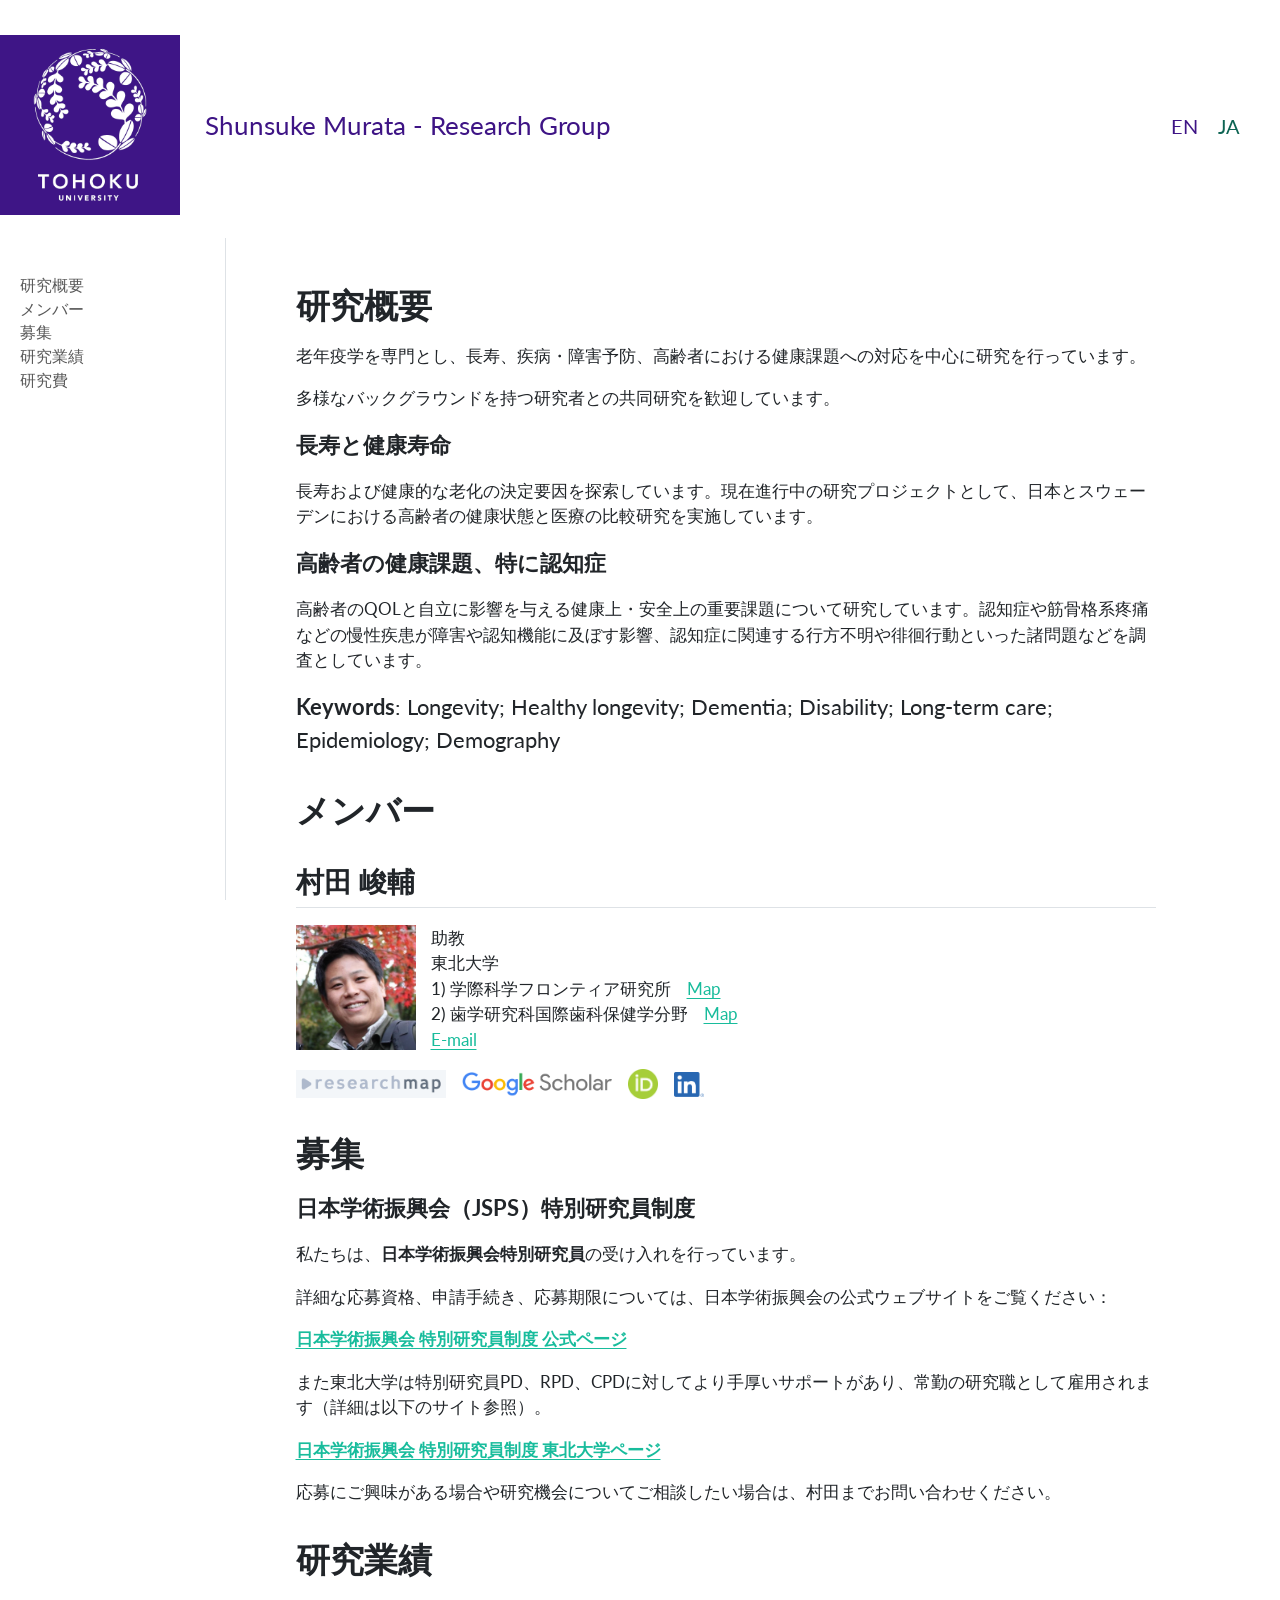
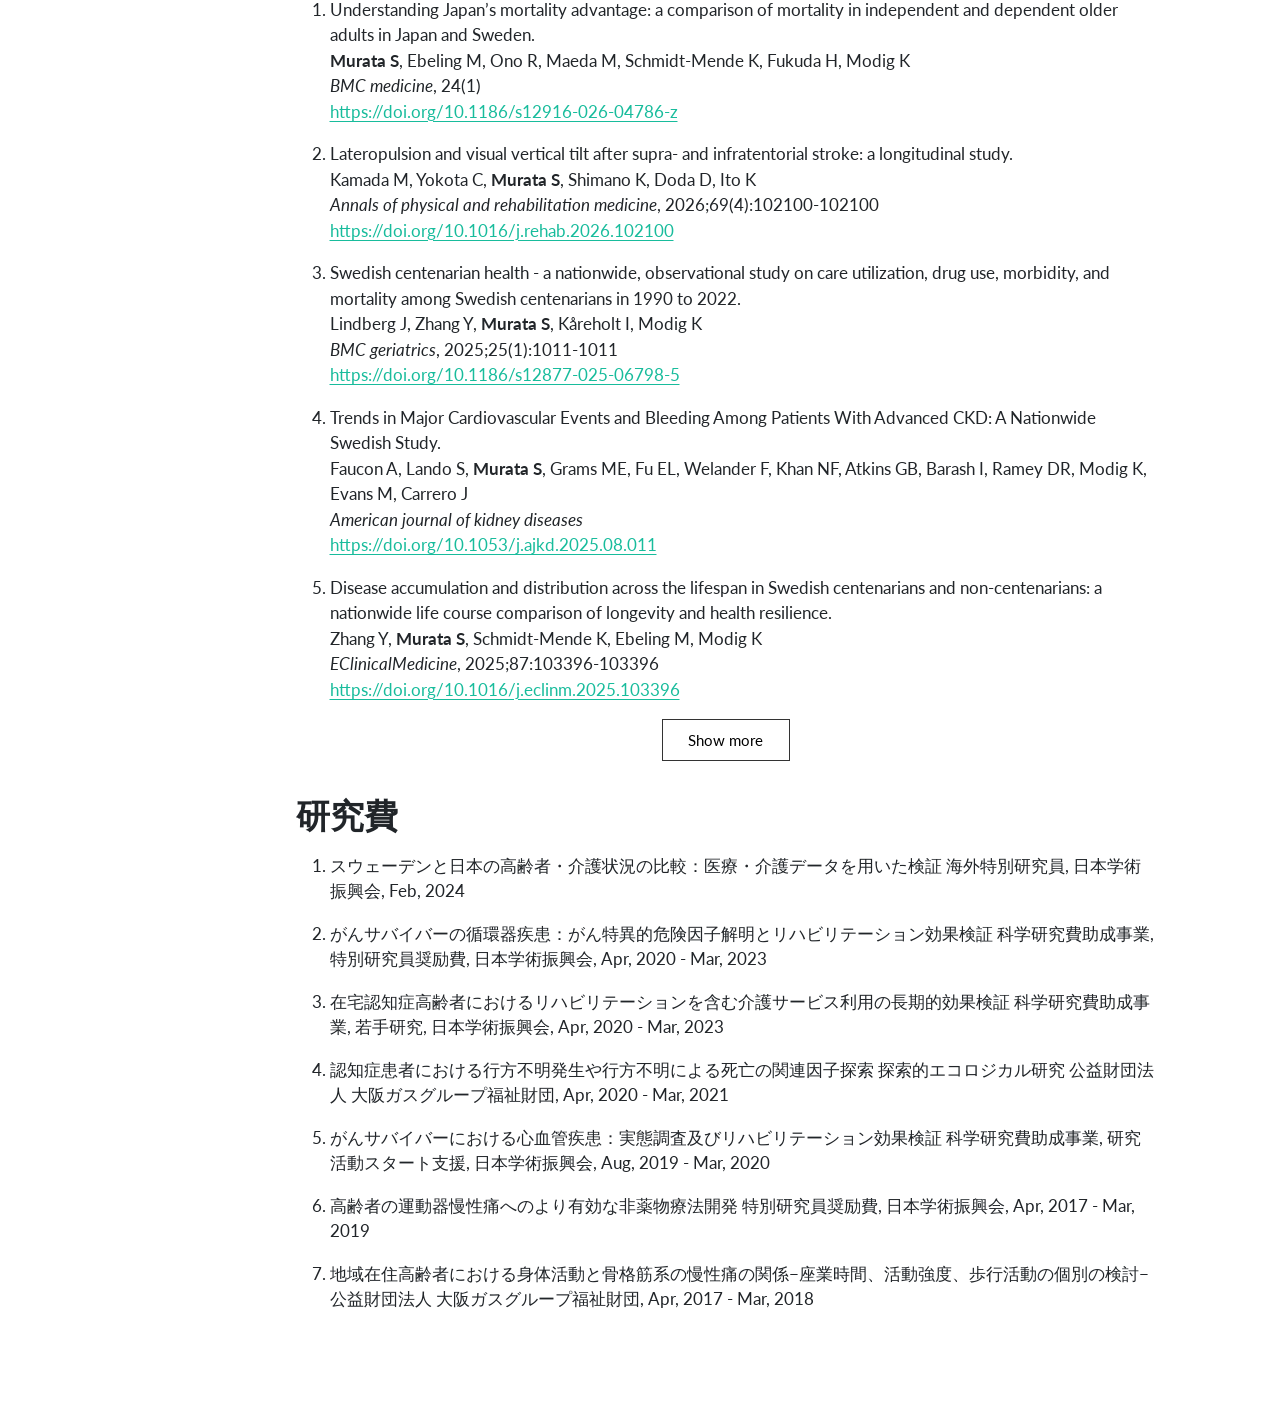
==== commit 1283f1af: "Built site for gh-pages" ====
--- a/ja/index.html
+++ b/ja/index.html
@@ -132,7 +132,7 @@
 </li>
         <li class="sidebar-item">
   <div class="sidebar-item-container"> 
-  <a href="../ja/index.html#hiring" class="sidebar-item-text sidebar-link">
+  <a href="../ja/index.html#join-our-team" class="sidebar-item-text sidebar-link">
  <span class="menu-text">募集</span></a>
   </div>
 </li>
@@ -196,7 +196,7 @@
 <p><a href="https://researchmap.jp/muratas?lang=ja" target="_blank"><img src="..\logo/Researchmap.png" class="img-fluid" width="150"></a> &nbsp;&nbsp; <a href="https://scholar.google.com/citations?user=UgbhvSsAAAAJ&amp;hl=en" target="_blank"><img src="..\logo/Google_Scholar_logo.png" class="img-fluid" width="150"></a> &nbsp;&nbsp; <a href="https://orcid.org/0000-0002-1670-020X" target="_blank"><img src="..\logo/ORCID-iD_icon_32x32.png" class="img-fluid" width="30"></a> &nbsp;&nbsp; <a href="https://www.linkedin.com/in/shunsuke-murata-6631141a6/" target="_blank"><img src="..\logo/LI-In-Bug.png" class="img-fluid" width="30"></a></p>
 </section>
 </section>
-<section id="hiring" class="level1">
+<section id="join-our-team" class="level1">
 <h1>募集</h1>
 <div style="font-size: 1.3rem;">
 <p><strong>日本学術振興会（JSPS）特別研究員制度</strong></p>
--- a/styles.css
+++ b/styles.css
@@ -8,36 +8,31 @@
    Layout / page centering
    ------------------------- */
 
-/* Center the main content columns wrapper (Quarto layout) */
 .page-columns {
   display: flex;
   justify-content: center;
 }
 
-/* Constrain the width of the main article content */
 main.content {
   max-width: 900px;
   margin: 0 auto;
   padding: 20px;
 }
 
-/* When sidebar exists, keep columns centered */
 .sidebar-navigation + .page-columns {
   margin-left: auto;
   margin-right: auto;
 }
 
-/* Optional: center the entire page on wide screens (adds left/right margins) */
 body {
   max-width: 1400px;
   margin: 0 auto;
 }
 
 /* -------------------------
-  “Show more” button
+  "Show more" button
   ------------------------- */
 
-/* Base appearance */
 #show-more-btn {
   display: block;
   margin: 1rem auto 0 auto;
@@ -48,11 +43,6 @@
   font-size: 0.9rem;
 }
 
-.navbar-nav .nav-link {
-    font-size: 20px; /* Adjust as needed */
-}
-
-/* Hover feedback */
 #show-more-btn:hover {
   background: #f5f5f5;
 }
@@ -61,13 +51,32 @@
    Navbar / header
    ------------------------- */
 
-/* Logo image size in the navbar */
-.navbar-logo {
-  max-height: 100px;
+.navbar-nav .nav-link {
+  font-size: 20px;
 }
 
-/* Navbar のロゴを左端にぴったり付ける (Flush-left logo in navbar) */
-/* These rules override Bootstrap container paddings/margins in the navbar */
+/* PC: 120px (デフォルト) */
+.navbar-logo,
+.navbar-brand img {
+  max-height: 180px;
+}
+
+/* タブレット: 80px */
+@media (max-width: 992px) {
+  .navbar-logo,
+  .navbar-brand img {
+    max-height: 100px;
+  }
+}
+
+/* スマホ: 40px */
+@media (max-width: 768px) {
+  .navbar-logo,
+  .navbar-brand img {
+    max-height: 40px;
+  }
+}
+/* Navbar のロゴを左端にぴったり付ける */
 .navbar {
   padding-left: 0 !important;
   margin-top: 0px !important;
@@ -85,7 +94,6 @@
   margin-left: 0 !important;
 }
 
-/* Remove left padding/margin on the brand/title container */
 .navbar-brand,
 .navbar-brand-container {
   padding-left: 0 !important;
@@ -93,10 +101,80 @@
   font-size: 1.5rem !important;
 }
 
-/* Ensure the logo image itself has no left margin/padding */
 .navbar-brand > img,
 .navbar-logo {
   margin-left: 0 !important;
   padding-left: 0 !important;
   margin-right: 1rem !important;
+}
+
+/* -------------------------
+   Images / tables (responsive defaults)
+   ------------------------- */
+
+img {
+  max-width: 100%;
+  height: auto;
+}
+
+/* テーブルははみ出す場合だけ横スクロール */
+.table-responsive {
+  max-width: 100%;
+  overflow-x: auto;
+}
+
+table {
+  max-width: 100%;
+}
+
+/* =========================
+   Mobile (≤ 768px) overrides
+   ========================= */
+@media (max-width: 768px) {
+  /* 本文のパディングを縮小 */
+  body {
+    padding: 0;
+  }
+  
+  main.content {
+    padding: 12px;
+  }
+  
+  /* 見出しサイズ */
+  h1 {
+    font-size: 1.6rem;
+  }
+  
+  h2 {
+    font-size: 1.3rem;
+  }
+  
+  h3 {
+    font-size: 1.15rem;
+  }
+  
+  /* ナビバー全体をコンパクトに */
+  .navbar {
+    padding-top: 10px !important;
+    padding-bottom: 10px !important;
+  }
+  
+  
+  /* タイトル文字を小さく */
+  .navbar-brand,
+  .navbar-brand-container {
+    font-size: 1rem !important;
+  }
+  
+  /* ナビリンクの文字サイズ */
+  .navbar-nav .nav-link {
+    font-size: 16px;
+  }
+  
+  /* テーブルが大きい場合は横スクロール */
+  table {
+    display: block;
+    overflow-x: auto;
+    white-space: nowrap;
+  }
 }
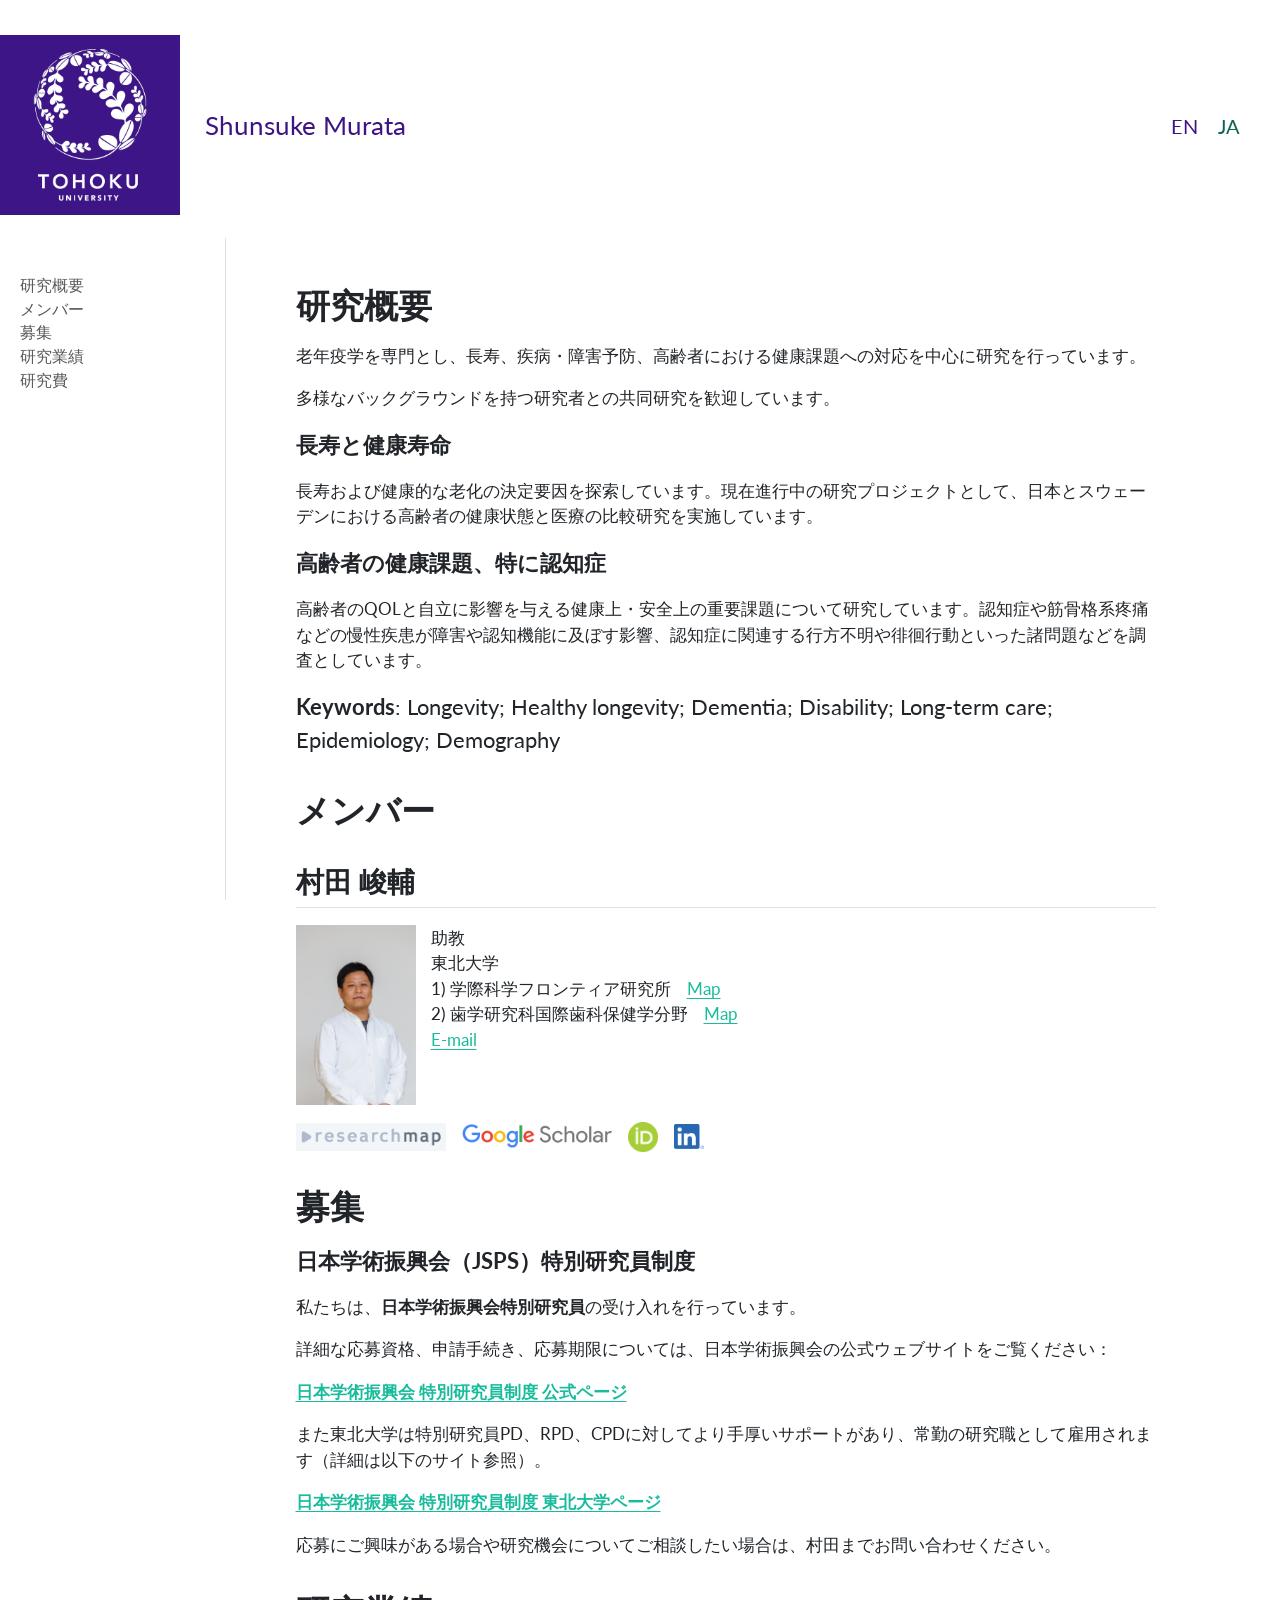
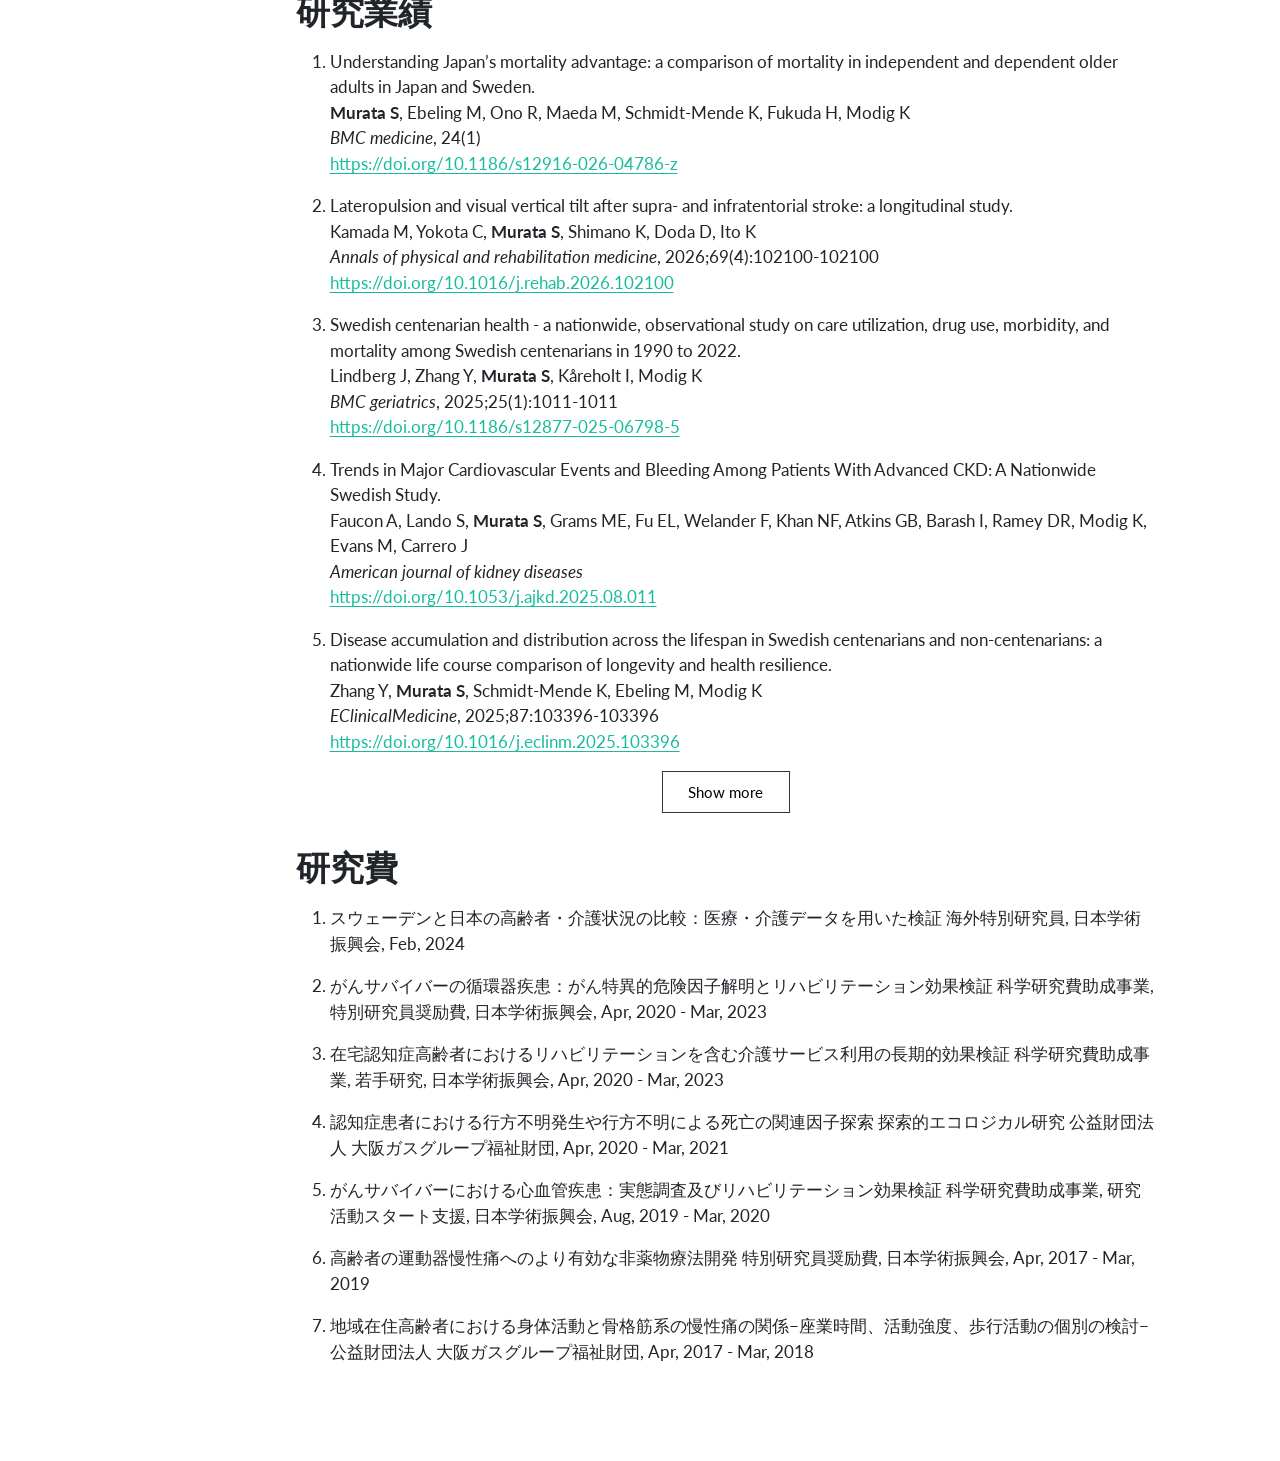
==== commit 229acfd7: "Built site for gh-pages" ====
--- a/ja/index.html
+++ b/ja/index.html
@@ -7,7 +7,7 @@
 <meta name="viewport" content="width=device-width, initial-scale=1.0, user-scalable=yes">
 
 
-<title>index – Shunsuke Murata - Research Group</title>
+<title>index – Shunsuke Murata</title>
 <style>
 code{white-space: pre-wrap;}
 span.smallcaps{font-variant: small-caps;}
@@ -53,14 +53,14 @@
     "search-label": "サーチ"
   }
 }</script>
-<script async="" src="https://www.googletagmanager.com/gtag/js?id=G-YP5LFKST0E"></script>
+<script async="" src="https://www.googletagmanager.com/gtag/js?id=G-NBK3WB71PM"></script>
 
 <script type="text/javascript">
 
 window.dataLayer = window.dataLayer || [];
 function gtag(){dataLayer.push(arguments);}
 gtag('js', new Date());
-gtag('config', 'G-YP5LFKST0E', { 'anonymize_ip': true});
+gtag('config', 'G-NBK3WB71PM', { 'anonymize_ip': true});
 </script>
 
 
@@ -79,7 +79,7 @@
     <img src="../logo/tohoku_univ/Toh_E_L_N_RGB.gif" alt="" class="navbar-logo dark-content">
     </a>
     <a class="navbar-brand" href="../index.html">
-    <span class="navbar-title">Shunsuke Murata - Research Group</span>
+    <span class="navbar-title">Shunsuke Murata</span>
     </a>
   </div>
           <button class="navbar-toggler" type="button" data-bs-toggle="collapse" data-bs-target="#navbarCollapse" aria-controls="navbarCollapse" role="menu" aria-expanded="false" aria-label="ナビゲーションを切り替える" onclick="if (window.quartoToggleHeadroom) { window.quartoToggleHeadroom(); }">
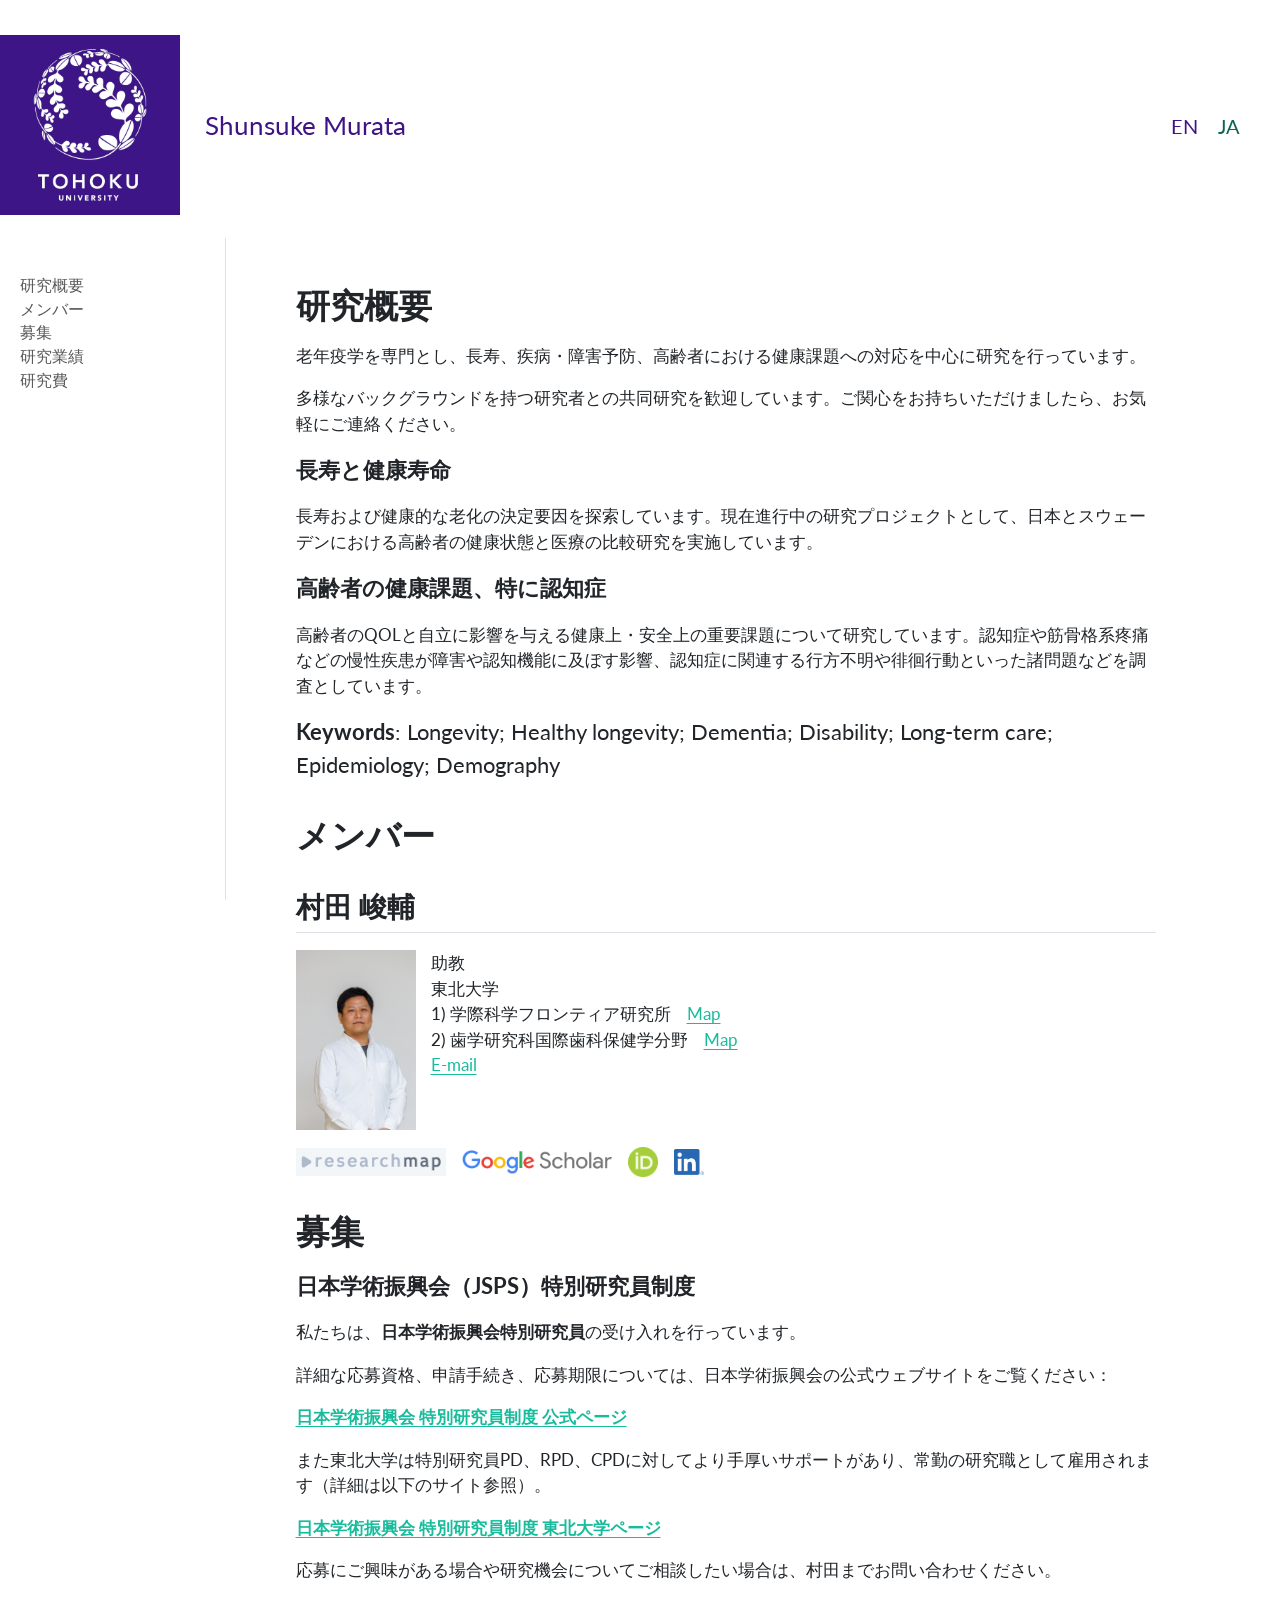
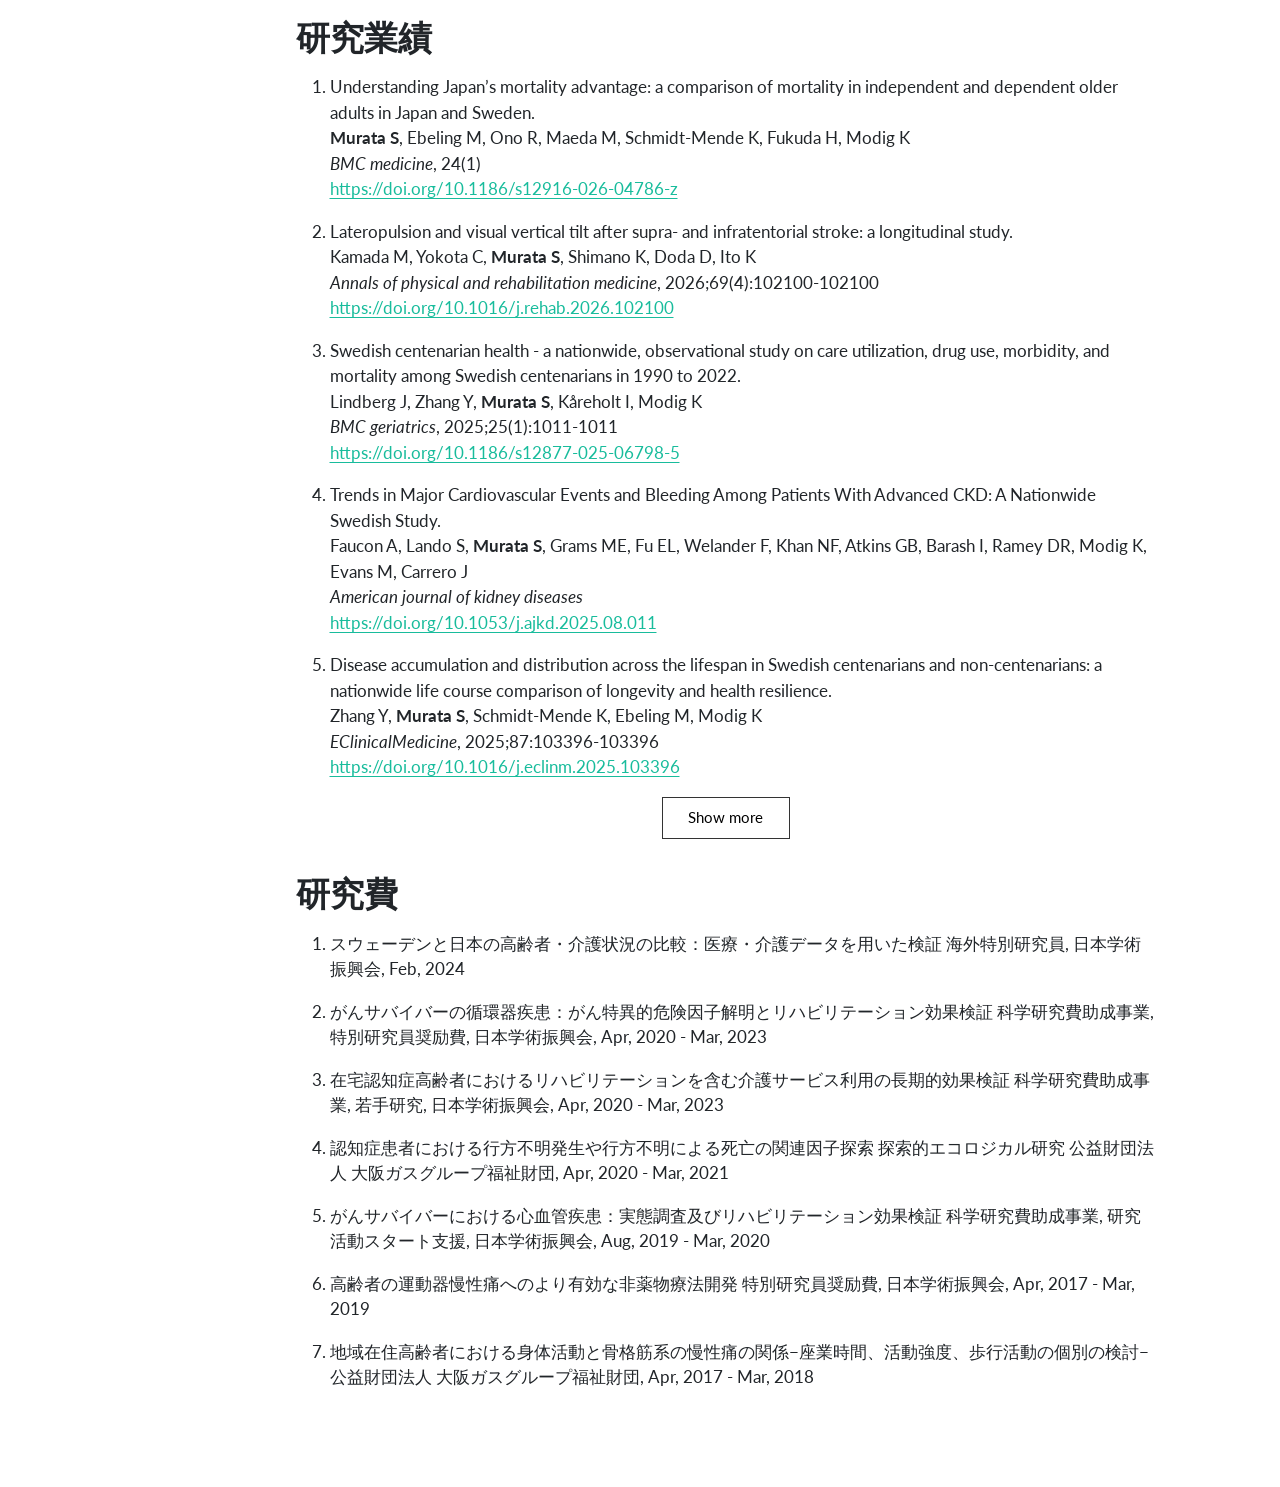
==== commit 51a2488c: "Built site for gh-pages" ====
--- a/ja/index.html
+++ b/ja/index.html
@@ -164,7 +164,7 @@
 <h1>研究概要</h1>
 <p>老年疫学を専門とし、長寿、疾病・障害予防、高齢者における健康課題への対応を中心に研究を行っています。</p>
 <!-- 因果推論や人口学的手法を含む多様な疫学手法を用いて、レジスター・医療保険などの行政データ、コホートデータ、オープンデータなど、研究テーマに適した様々なデータソースを活用しています。 -->
-<p>多様なバックグラウンドを持つ研究者との共同研究を歓迎しています。</p>
+<p>多様なバックグラウンドを持つ研究者との共同研究を歓迎しています。ご関心をお持ちいただけましたら、お気軽にご連絡ください。</p>
 <div style="font-size: 1.3rem;">
 <p><strong>長寿と健康寿命</strong></p>
 </div>
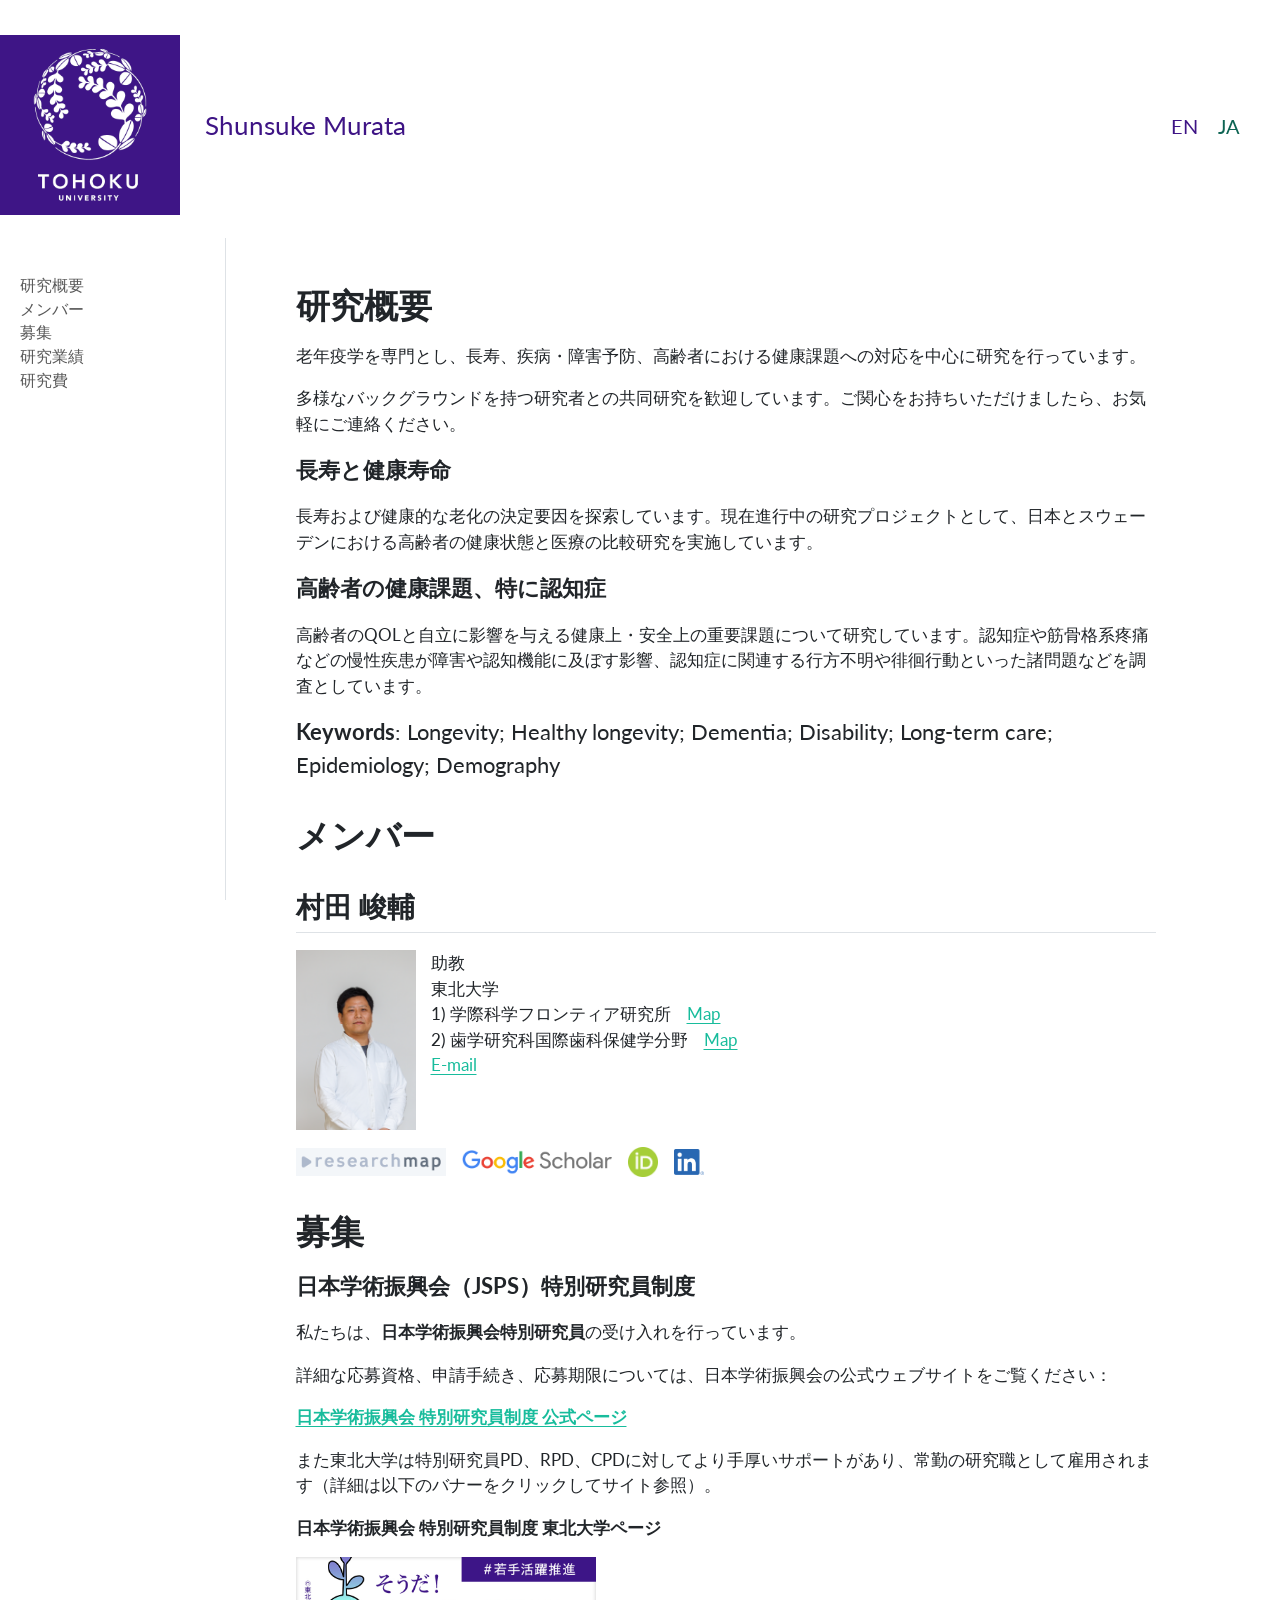
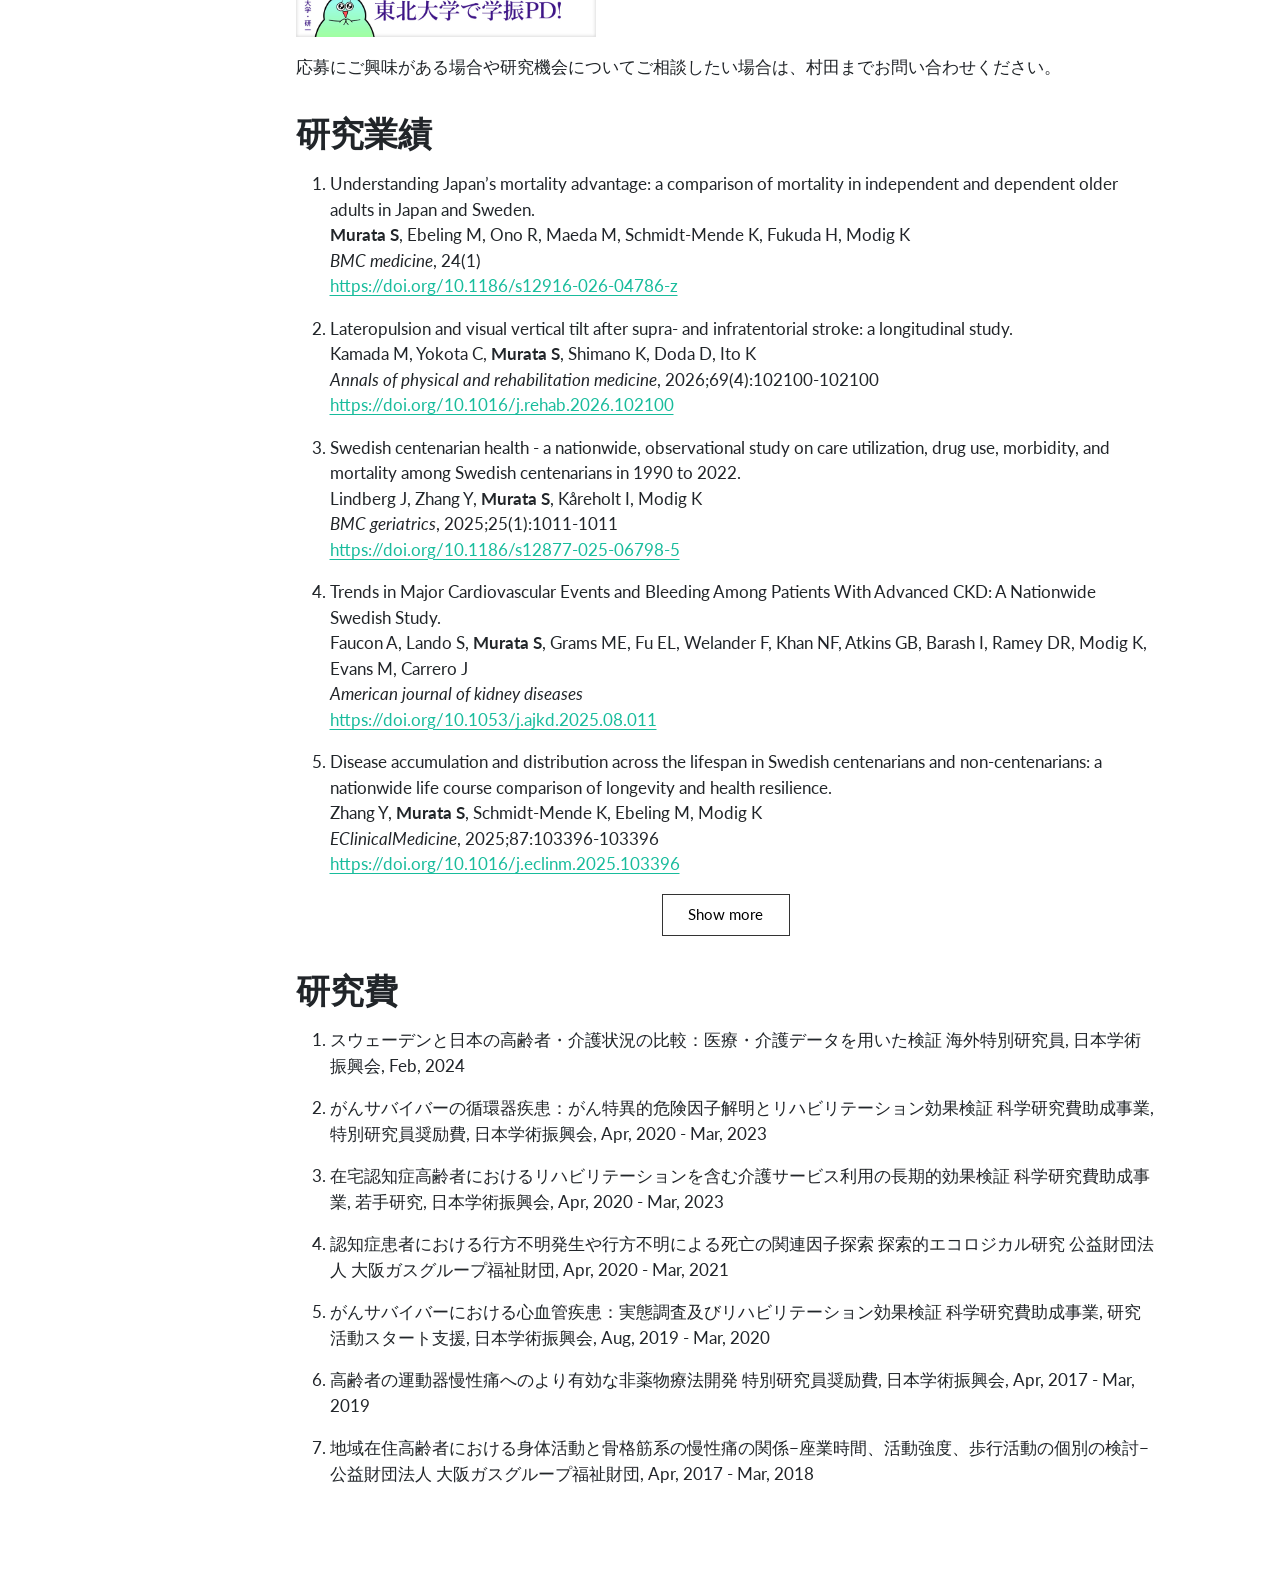
==== commit f0fed87e: "Built site for gh-pages" ====
--- a/ja/index.html
+++ b/ja/index.html
@@ -204,8 +204,9 @@
 <p>私たちは、<strong>日本学術振興会特別研究員</strong>の受け入れを行っています。</p>
 <p>詳細な応募資格、申請手続き、応募期限については、日本学術振興会の公式ウェブサイトをご覧ください：</p>
 <p><a href="https://www.jsps.go.jp/j-pd/" target="_blank"><strong>日本学術振興会 特別研究員制度 公式ページ</strong></a></p>
-<p>また東北大学は特別研究員PD、RPD、CPDに対してより手厚いサポートがあり、常勤の研究職として雇用されます（詳細は以下のサイト参照）。</p>
-<p><a href="https://c.bureau.tohoku.ac.jp/kensui-top/3jsps/" target="_blank"><strong>日本学術振興会 特別研究員制度 東北大学ページ</strong></a></p>
+<p>また東北大学は特別研究員PD、RPD、CPDに対してより手厚いサポートがあり、常勤の研究職として雇用されます（詳細は以下のバナーをクリックしてサイト参照）。</p>
+<p><strong>日本学術振興会 特別研究員制度 東北大学ページ</strong></p>
+<p><a href="https://c.bureau.tohoku.ac.jp/kensui-top/3jsps/" target="_blank"><img src="..\logo/PD/jsps-banner2.jpg" class="img-fluid" width="300"></a></p>
 <p>応募にご興味がある場合や研究機会についてご相談したい場合は、村田までお問い合わせください。</p>
 </section>
 <section id="publications" class="level1">
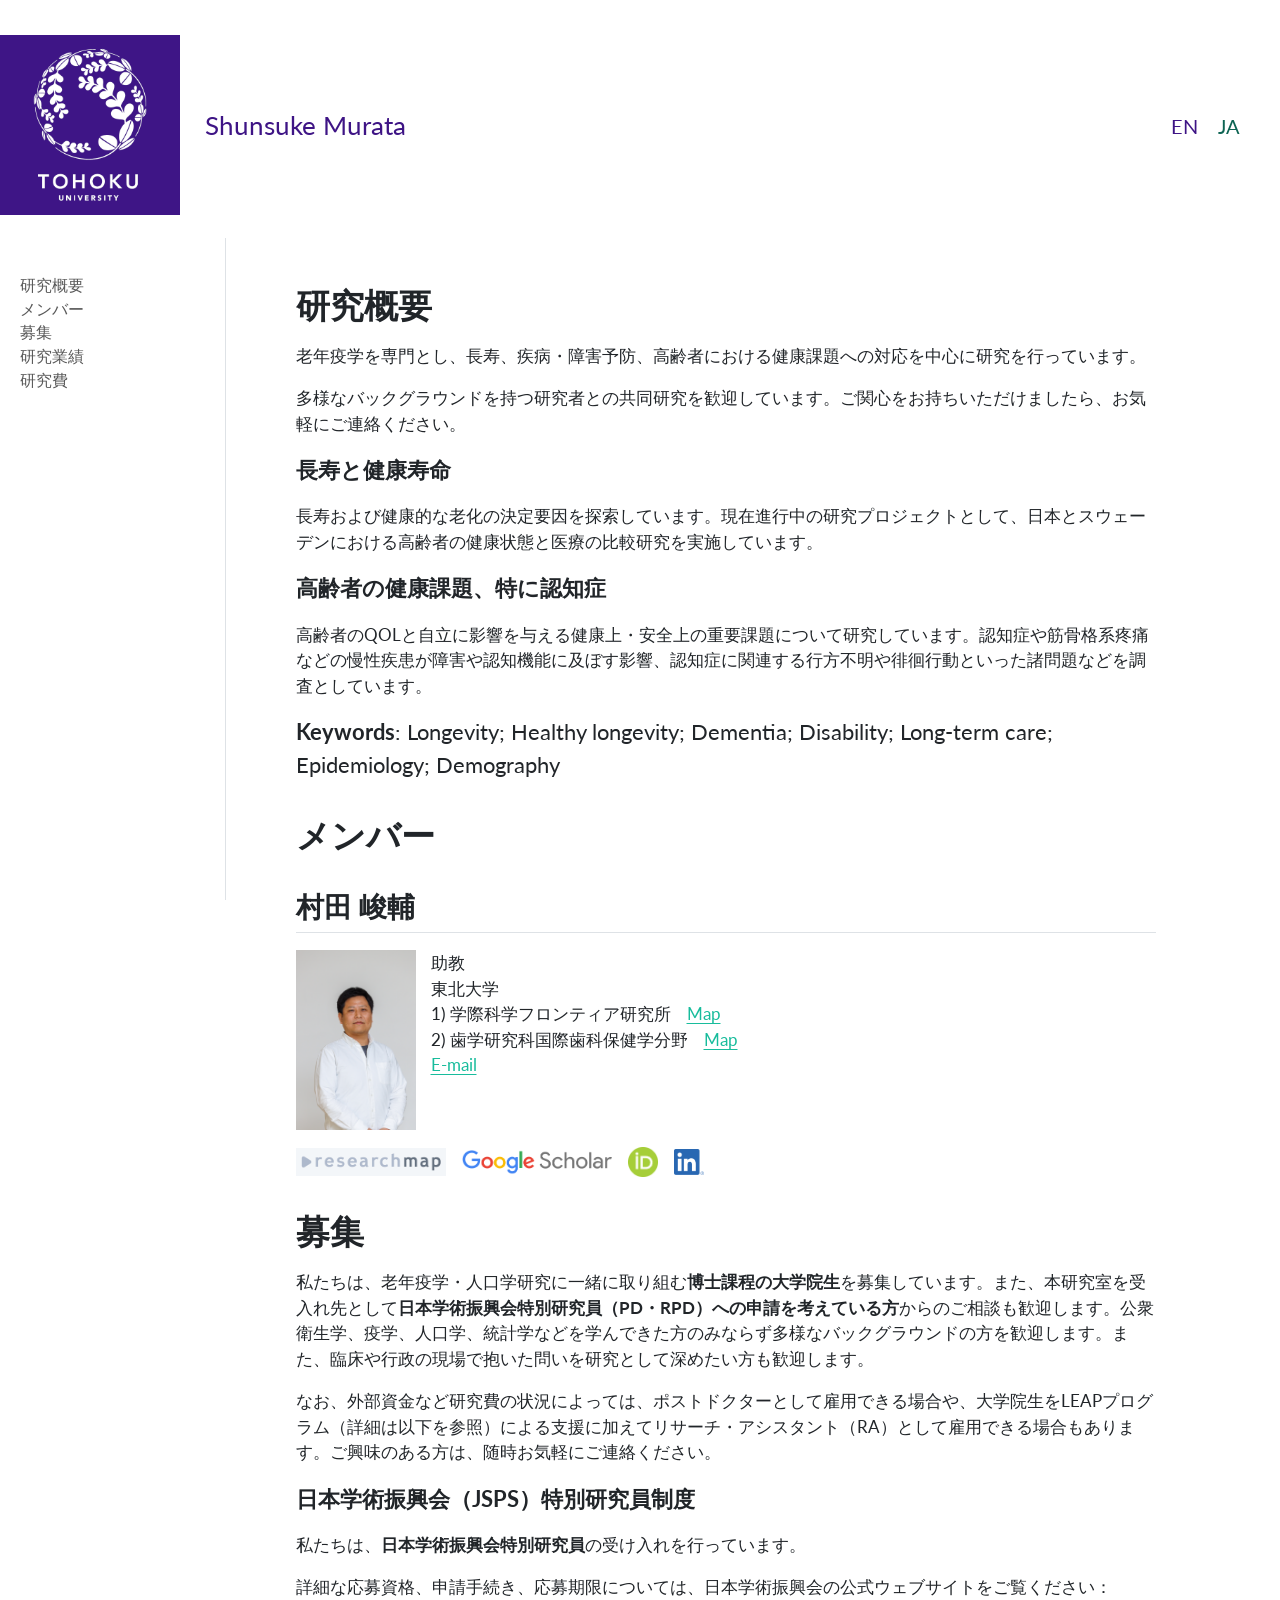
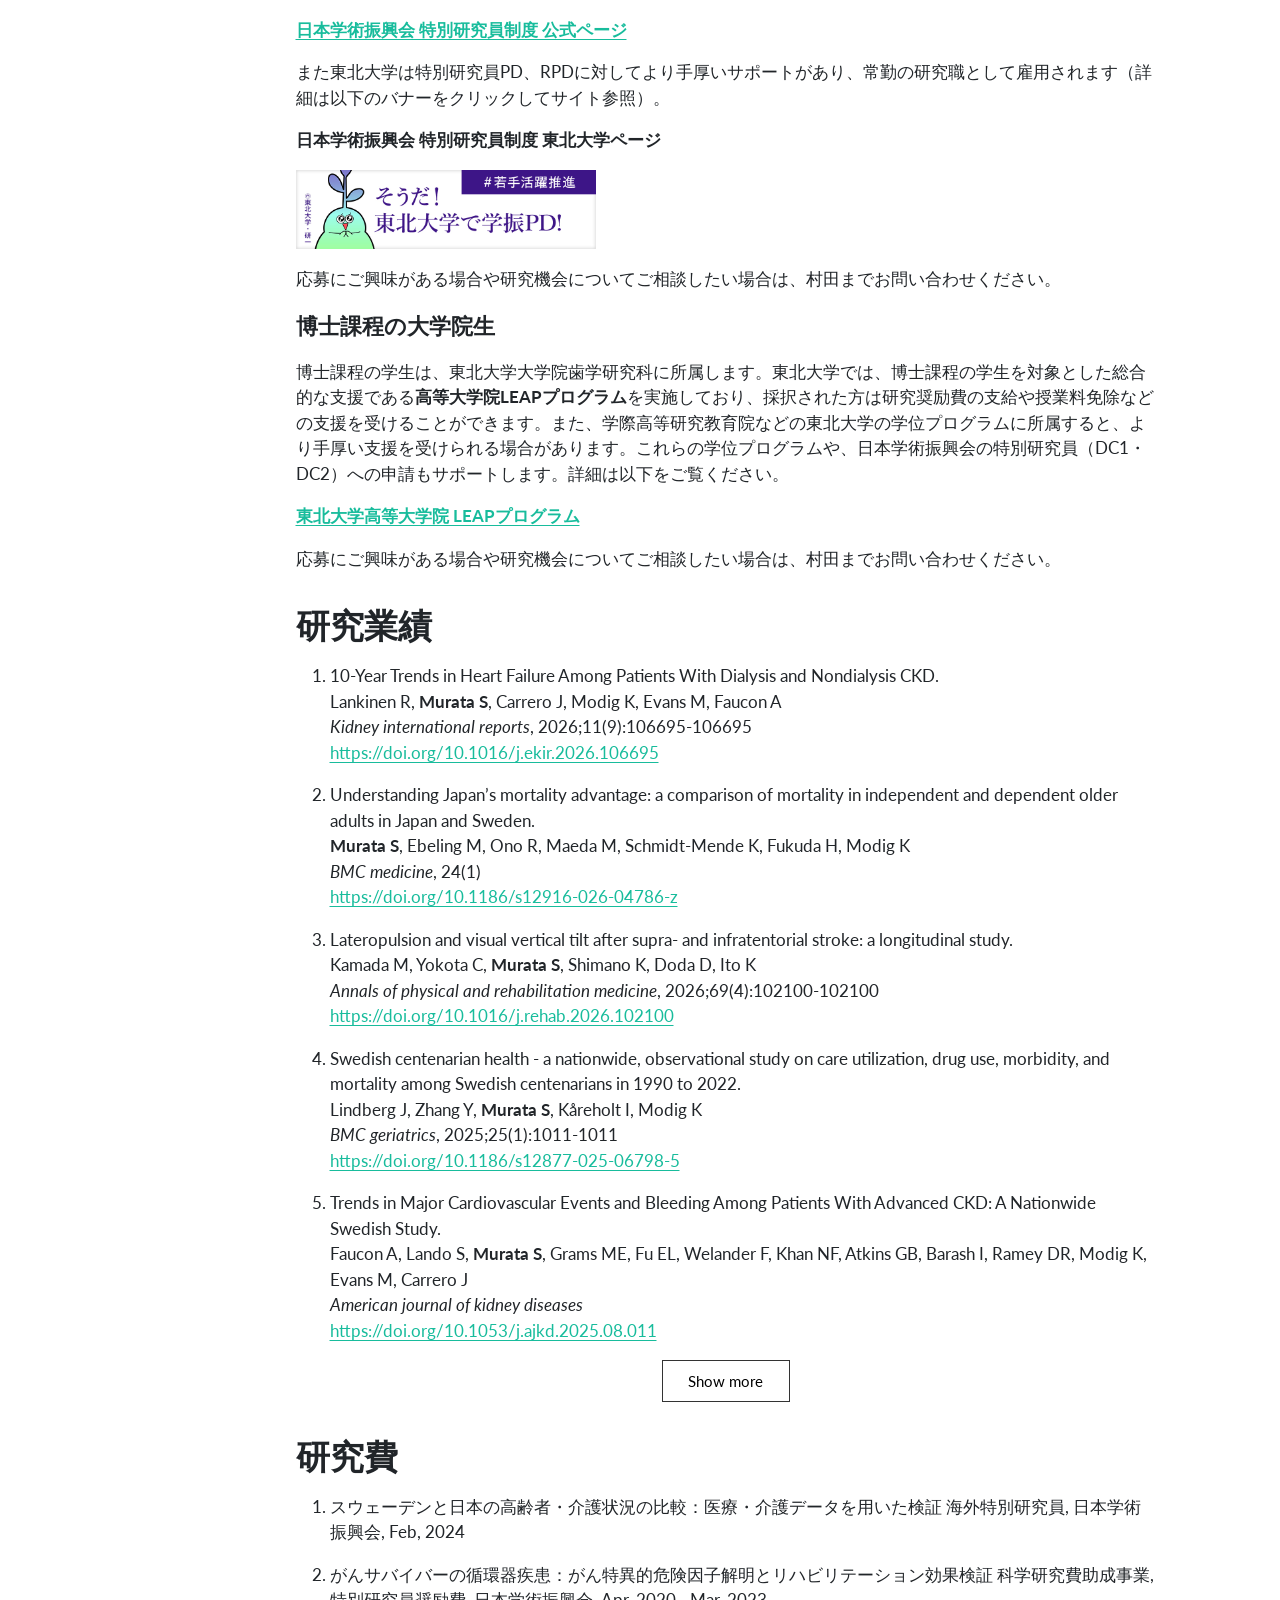
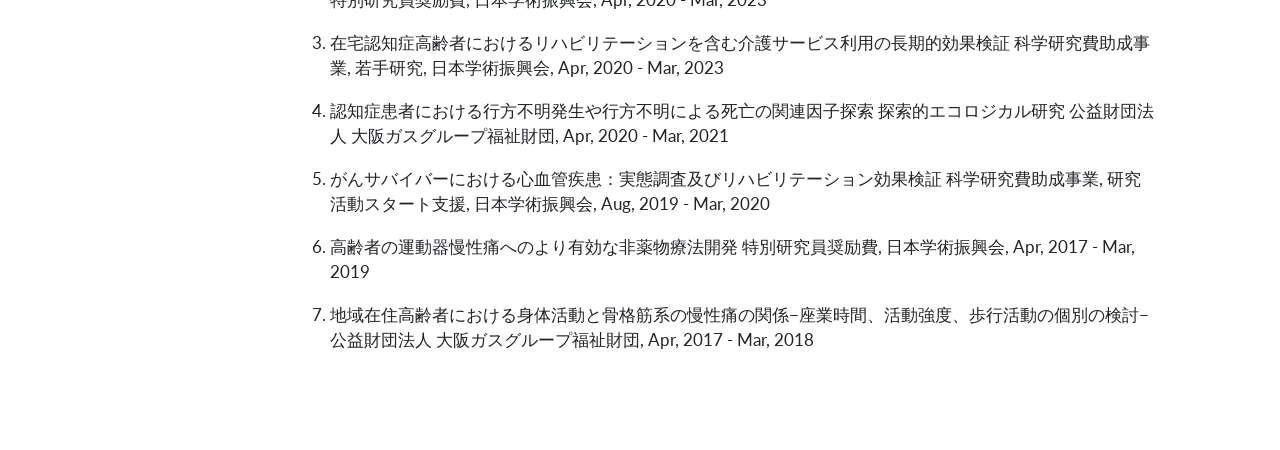
==== commit 542c326c: "Built site for gh-pages" ====
--- a/ja/index.html
+++ b/ja/index.html
@@ -198,15 +198,23 @@
 </section>
 <section id="join-our-team" class="level1">
 <h1>募集</h1>
+<p>私たちは、老年疫学・人口学研究に一緒に取り組む<strong>博士課程の大学院生</strong>を募集しています。また、本研究室を受入れ先として<strong>日本学術振興会特別研究員（PD・RPD）への申請を考えている方</strong>からのご相談も歓迎します。公衆衛生学、疫学、人口学、統計学などを学んできた方のみならず多様なバックグラウンドの方を歓迎します。また、臨床や行政の現場で抱いた問いを研究として深めたい方も歓迎します。</p>
+<p>なお、外部資金など研究費の状況によっては、ポストドクターとして雇用できる場合や、大学院生をLEAPプログラム（詳細は以下を参照）による支援に加えてリサーチ・アシスタント（RA）として雇用できる場合もあります。ご興味のある方は、随時お気軽にご連絡ください。</p>
 <div style="font-size: 1.3rem;">
 <p><strong>日本学術振興会（JSPS）特別研究員制度</strong></p>
 </div>
 <p>私たちは、<strong>日本学術振興会特別研究員</strong>の受け入れを行っています。</p>
 <p>詳細な応募資格、申請手続き、応募期限については、日本学術振興会の公式ウェブサイトをご覧ください：</p>
 <p><a href="https://www.jsps.go.jp/j-pd/" target="_blank"><strong>日本学術振興会 特別研究員制度 公式ページ</strong></a></p>
-<p>また東北大学は特別研究員PD、RPD、CPDに対してより手厚いサポートがあり、常勤の研究職として雇用されます（詳細は以下のバナーをクリックしてサイト参照）。</p>
+<p>また東北大学は特別研究員PD、RPDに対してより手厚いサポートがあり、常勤の研究職として雇用されます（詳細は以下のバナーをクリックしてサイト参照）。</p>
 <p><strong>日本学術振興会 特別研究員制度 東北大学ページ</strong></p>
 <p><a href="https://c.bureau.tohoku.ac.jp/kensui-top/3jsps/" target="_blank"><img src="..\logo/PD/jsps-banner2.jpg" class="img-fluid" width="300"></a></p>
+<p>応募にご興味がある場合や研究機会についてご相談したい場合は、村田までお問い合わせください。</p>
+<div style="font-size: 1.3rem;">
+<p><strong>博士課程の大学院生</strong></p>
+</div>
+<p>博士課程の学生は、東北大学大学院歯学研究科に所属します。東北大学では、博士課程の学生を対象とした総合的な支援である<strong>高等大学院LEAPプログラム</strong>を実施しており、採択された方は研究奨励費の支給や授業料免除などの支援を受けることができます。また、学際高等研究教育院などの東北大学の学位プログラムに所属すると、より手厚い支援を受けられる場合があります。これらの学位プログラムや、日本学術振興会の特別研究員（DC1・DC2）への申請もサポートします。詳細は以下をご覧ください。</p>
+<p><a href="https://pgd.tohoku.ac.jp/rpc/LEAP.html" target="_blank"><strong>東北大学高等大学院 LEAPプログラム</strong></a></p>
 <p>応募にご興味がある場合や研究機会についてご相談したい場合は、村田までお問い合わせください。</p>
 </section>
 <section id="publications" class="level1">
@@ -214,15 +222,16 @@
 <div id="publication-list">
 <div class="visible-pubs">
 <ol type="1">
+<li><p>10-Year Trends in Heart Failure Among Patients With Dialysis and Nondialysis CKD.<br> Lankinen R, <strong>Murata S</strong>, Carrero J, Modig K, Evans M, Faucon A<br> <em>Kidney international reports</em>, 2026;11(9):106695-106695<br> <a href="https://doi.org/10.1016/j.ekir.2026.106695" target="_blank">https://doi.org/10.1016/j.ekir.2026.106695</a><br></p></li>
 <li><p>Understanding Japan’s mortality advantage: a comparison of mortality in independent and dependent older adults in Japan and Sweden.<br> <strong>Murata S</strong>, Ebeling M, Ono R, Maeda M, Schmidt-Mende K, Fukuda H, Modig K<br> <em>BMC medicine</em>, 24(1)<br> <a href="https://doi.org/10.1186/s12916-026-04786-z" target="_blank">https://doi.org/10.1186/s12916-026-04786-z</a><br></p></li>
 <li><p>Lateropulsion and visual vertical tilt after supra- and infratentorial stroke: a longitudinal study.<br> Kamada M, Yokota C, <strong>Murata S</strong>, Shimano K, Doda D, Ito K<br> <em>Annals of physical and rehabilitation medicine</em>, 2026;69(4):102100-102100<br> <a href="https://doi.org/10.1016/j.rehab.2026.102100" target="_blank">https://doi.org/10.1016/j.rehab.2026.102100</a><br></p></li>
 <li><p>Swedish centenarian health - a nationwide, observational study on care utilization, drug use, morbidity, and mortality among Swedish centenarians in 1990 to 2022.<br> Lindberg J, Zhang Y, <strong>Murata S</strong>, Kåreholt I, Modig K<br> <em>BMC geriatrics</em>, 2025;25(1):1011-1011<br> <a href="https://doi.org/10.1186/s12877-025-06798-5" target="_blank">https://doi.org/10.1186/s12877-025-06798-5</a><br></p></li>
 <li><p>Trends in Major Cardiovascular Events and Bleeding Among Patients With Advanced CKD: A Nationwide Swedish Study.<br> Faucon A, Lando S, <strong>Murata S</strong>, Grams ME, Fu EL, Welander F, Khan NF, Atkins GB, Barash I, Ramey DR, Modig K, Evans M, Carrero J<br> <em>American journal of kidney diseases</em><br> <a href="https://doi.org/10.1053/j.ajkd.2025.08.011" target="_blank">https://doi.org/10.1053/j.ajkd.2025.08.011</a><br></p></li>
-<li><p>Disease accumulation and distribution across the lifespan in Swedish centenarians and non-centenarians: a nationwide life course comparison of longevity and health resilience.<br> Zhang Y, <strong>Murata S</strong>, Schmidt-Mende K, Ebeling M, Modig K<br> <em>EClinicalMedicine</em>, 2025;87:103396-103396<br> <a href="https://doi.org/10.1016/j.eclinm.2025.103396" target="_blank">https://doi.org/10.1016/j.eclinm.2025.103396</a><br></p></li>
 </ol>
 </div>
 <div class="hidden-pubs" style="display: none;">
 <ol start="6" type="1">
+<li><p>Disease accumulation and distribution across the lifespan in Swedish centenarians and non-centenarians: a nationwide life course comparison of longevity and health resilience.<br> Zhang Y, <strong>Murata S</strong>, Schmidt-Mende K, Ebeling M, Modig K<br> <em>EClinicalMedicine</em>, 2025;87:103396-103396<br> <a href="https://doi.org/10.1016/j.eclinm.2025.103396" target="_blank">https://doi.org/10.1016/j.eclinm.2025.103396</a><br></p></li>
 <li><p>Machine-learning approach to atrial fibrillation prediction among individuals without prior cardiovascular diseases.<br> Ding M, <strong>Murata S</strong>, Louro J, Hammar N, Modig K<br> <em>Open heart</em>, 12(2)<br> <a href="https://doi.org/10.1136/openhrt-2025-003451" target="_blank">https://doi.org/10.1136/openhrt-2025-003451</a><br></p></li>
 <li><p>Do people reach 100 by surviving, delaying, or avoiding diseases? A life course comparison of centenarians and non-centenarians from the same birth cohorts.<br> Zhang Y, <strong>Murata S</strong>, Schmidt-Mende K, Ebeling M, Modig K<br> <em>GeroScience</em>, 2025;47(3):3539-3549<br> <a href="https://doi.org/10.1007/s11357-024-01330-w" target="_blank">https://doi.org/10.1007/s11357-024-01330-w</a><br></p></li>
 <li><p>Health Trajectories of Independent and Dependent Centenarians: A Swedish Nationwide Cohort Study.<br> <strong>Murata S</strong>, Zhang Y, Ebeling M, Schmidt-Mende K, Modig K<br> <em>Innovation in aging</em>, 2025;9(6):igaf050<br> <a href="https://doi.org/10.1093/geroni/igaf050" target="_blank">https://doi.org/10.1093/geroni/igaf050</a><br></p></li>
